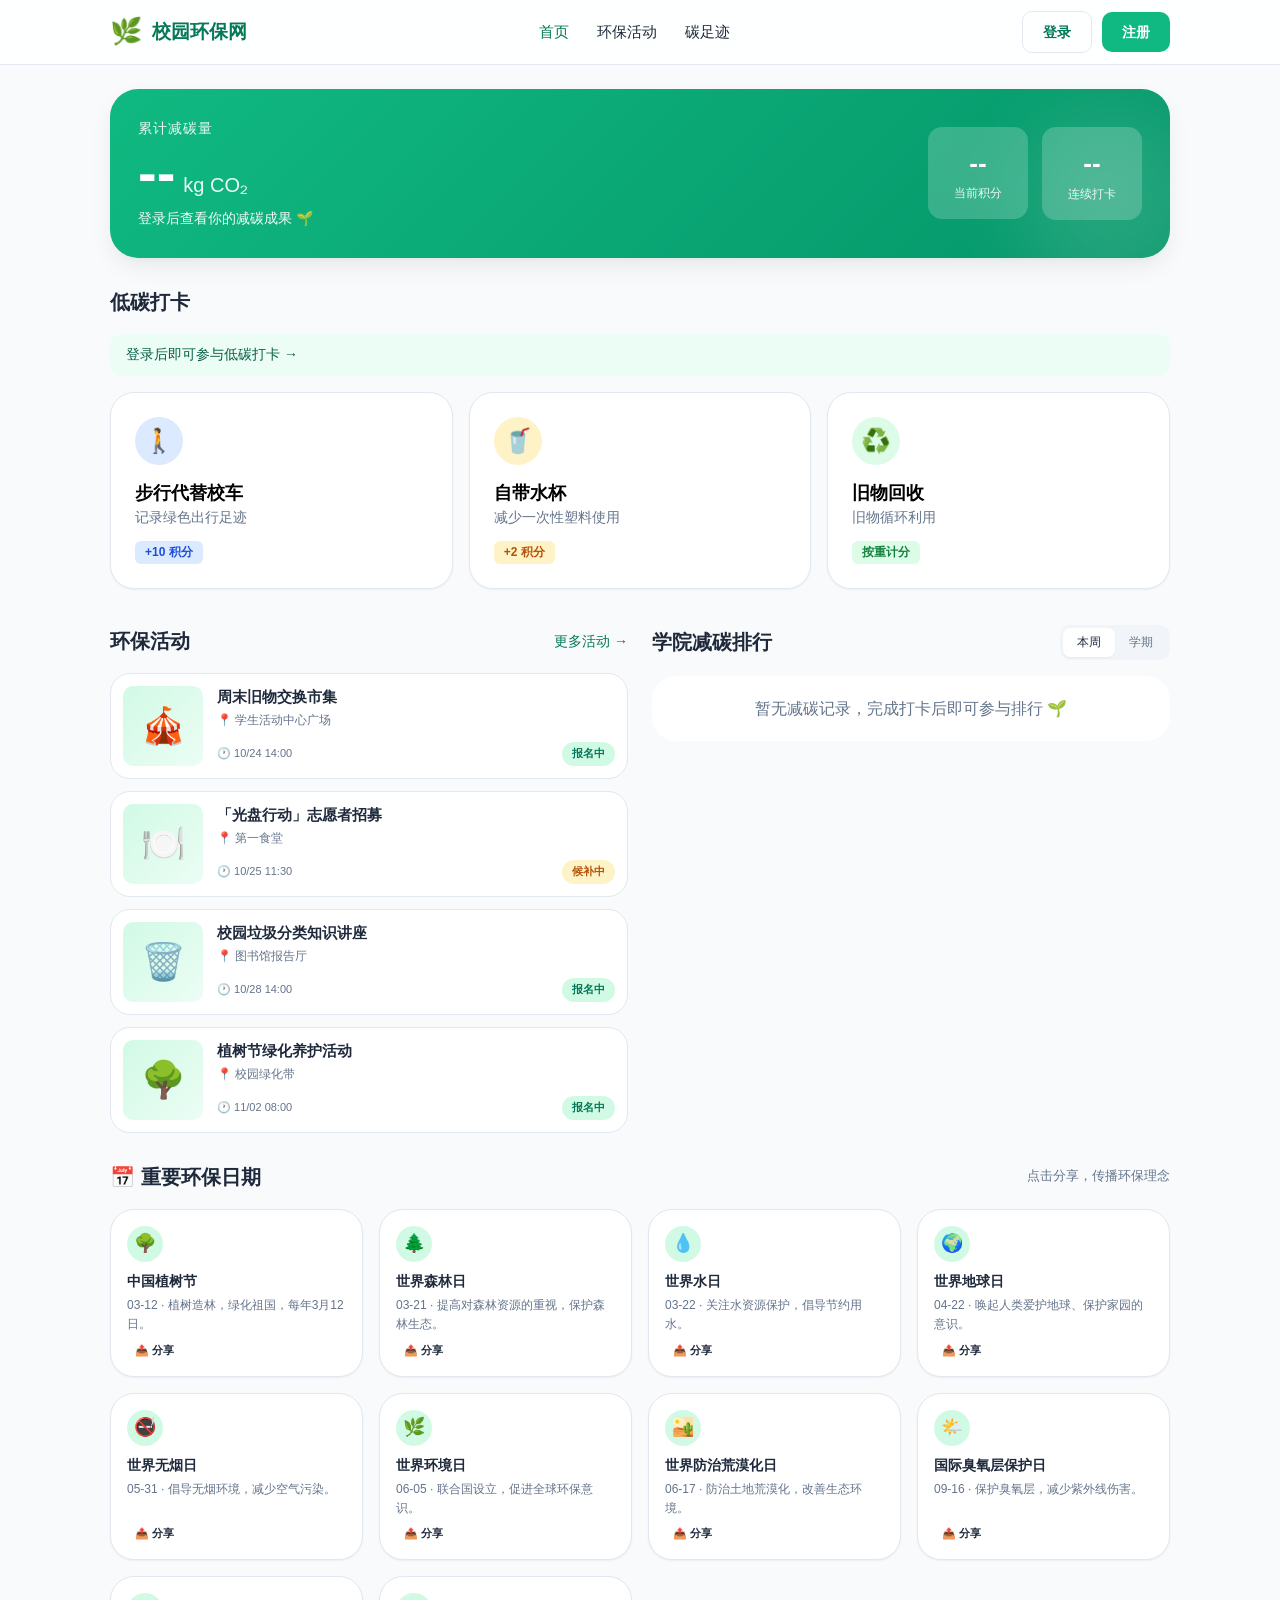
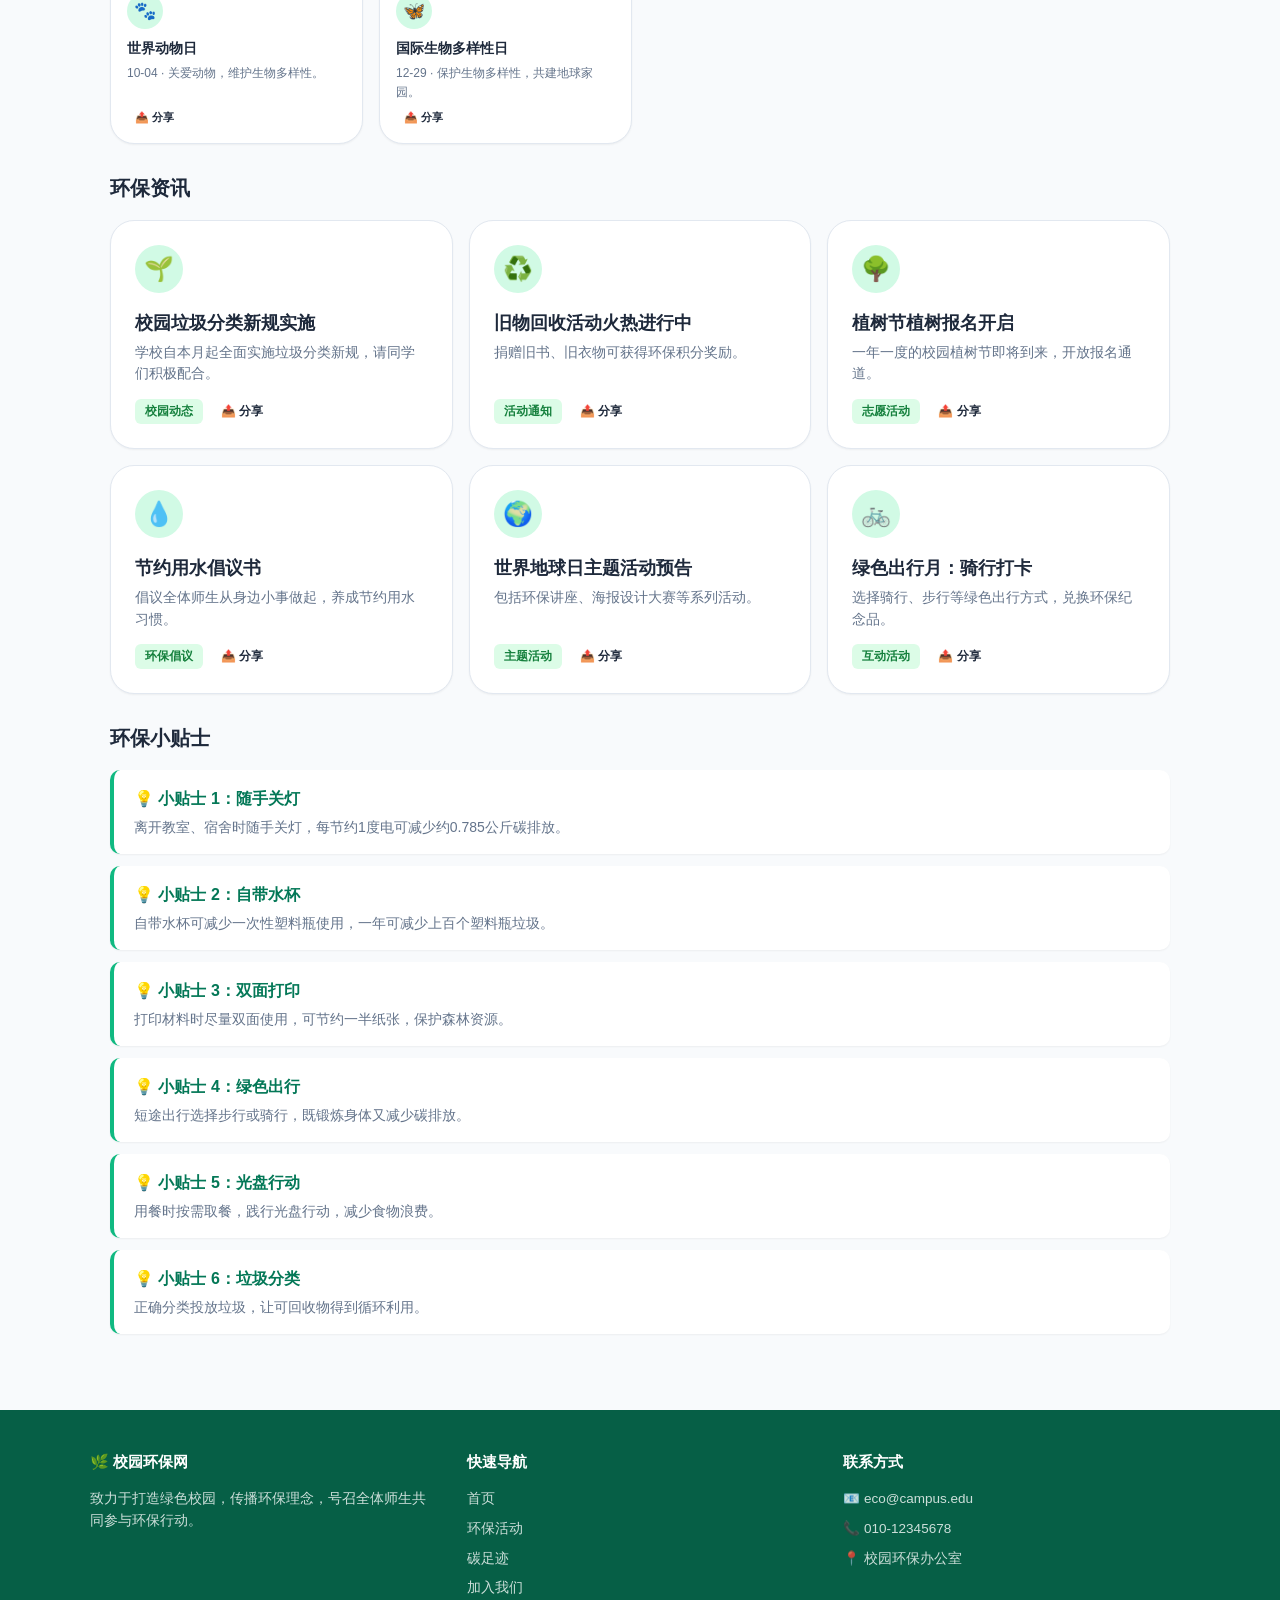
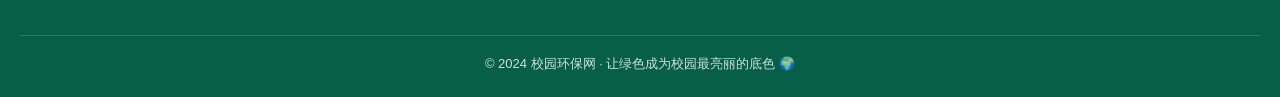
==== index.html @ 64ed61c4 "feat: 注册增加身份信息/管理员发布活动/真实学院排名/分享功能/环保日期/移除商城" ====
<!DOCTYPE html>
<html lang="zh-CN">
<head>
    <meta charset="UTF-8">
    <meta name="viewport" content="width=device-width, initial-scale=1.0">
    <title>校园环保网 - 共建绿色校园</title>
    <link rel="stylesheet" href="css/style.css">
</head>
<body>
    <!-- 导航栏 -->
    <nav class="navbar">
        <div class="nav-container">
            <a href="index.html" class="logo">
                <span class="logo-icon">🌿</span>
                <span>校园环保网</span>
            </a>
            <ul class="nav-links">
                <li><a href="index.html" class="active">首页</a></li>
                <li><a href="activities.html">环保活动</a></li>
                <li><a href="carbon.html">碳足迹</a></li>
            </ul>
            <div class="nav-user" id="navUser"></div>
        </div>
    </nav>

    <div class="container">
        <!-- 减碳统计 -->
        <section class="hero-stats" id="heroStats"></section>

        <!-- 低碳打卡 -->
        <div id="checkinCards"></div>

        <!-- 双栏：环保活动 + 学院排行 -->
        <div class="two-col">
            <section>
                <div class="section-head">
                    <h2>环保活动</h2>
                    <a href="activities.html" class="more">更多活动 →</a>
                </div>
                <div class="event-list" id="eventsPreview"></div>
            </section>
            <section>
                <div class="section-head">
                    <h2>学院减碳排行</h2>
                    <div class="range-tabs">
                        <button class="range-tab active" onclick="switchRange('week')">本周</button>
                        <button class="range-tab" onclick="switchRange('term')">学期</button>
                    </div>
                </div>
                <div class="ranking-panel" style="padding:0;box-shadow:none;border:none;">
                    <ol class="ranking-list" id="rankingList"></ol>
                </div>
            </section>
        </div>

        <!-- 重要环保日期 -->
        <div class="section-head">
            <h2>📅 重要环保日期</h2>
            <span style="font-size:13px;color:var(--text-muted);">点击分享，传播环保理念</span>
        </div>
        <div class="checkin-grid" id="ecoDatesGrid" style="grid-template-columns:repeat(auto-fit,minmax(200px,1fr));"></div>

        <!-- 环保资讯 -->
        <div class="section-head">
            <h2>环保资讯</h2>
        </div>
        <div class="checkin-grid" id="newsGrid"></div>

        <!-- 环保贴士 -->
        <div class="section-head">
            <h2>环保小贴士</h2>
        </div>
        <div id="tipsList"></div>
    </div>

    <!-- 打卡弹窗 -->
    <div class="modal-overlay" id="checkinModal">
        <div class="modal">
            <h3 id="checkinTitle">低碳打卡</h3>
            <div id="checkinModalBody"></div>
            <div class="modal-actions">
                <button class="btn btn-outline" onclick="closeCheckin()">取消</button>
                <button class="btn btn-primary" onclick="confirmCheckin()">确认打卡</button>
            </div>
        </div>
    </div>

    <!-- 底部 -->
    <footer class="footer">
        <div class="footer-inner">
            <div class="footer-col">
                <h4>🌿 校园环保网</h4>
                <p>致力于打造绿色校园，传播环保理念，号召全体师生共同参与环保行动。</p>
            </div>
            <div class="footer-col">
                <h4>快速导航</h4>
                <a href="index.html">首页</a>
                <a href="activities.html">环保活动</a>
                <a href="carbon.html">碳足迹</a>
                <a href="register.html">加入我们</a>
            </div>
            <div class="footer-col">
                <h4>联系方式</h4>
                <p>📧 eco@campus.edu</p>
                <p>📞 010-12345678</p>
                <p>📍 校园环保办公室</p>
            </div>
        </div>
        <div class="footer-bottom">
            © 2024 校园环保网 · 让绿色成为校园最亮丽的底色 🌍
        </div>
    </footer>

    <script src="js/eco.js"></script>
    <script src="js/auth.js"></script>
    <script src="js/main.js"></script>
</body>
</html>
---- css/style.css ----
/* ===== 校园环保网 - 全局样式（翡翠绿主题） ===== */
:root {
    --primary: #10b981;
    --primary-dark: #059669;
    --primary-darker: #047857;
    --primary-light: #34d399;
    --emerald-50: #ecfdf5;
    --emerald-100: #d1fae5;
    --emerald-500: #10b981;
    --emerald-600: #059669;
    --emerald-700: #047857;
    --emerald-800: #065f46;

    --bg: #f8fafc;
    --card: #ffffff;
    --border: #e2e8f0;
    --text: #1e293b;
    --text-muted: #64748b;
    --muted: #f1f5f9;
    --accent: #ecfdf5;
    --destructive: #ef4444;

    --radius: 1rem;
    --radius-xl: calc(var(--radius) + 4px);
    --radius-2xl: calc(var(--radius) + 8px);
    --radius-3xl: calc(var(--radius) + 12px);

    --shadow-sm: 0 1px 2px 0 rgba(0, 0, 0, 0.05);
    --shadow: 0 4px 6px -1px rgba(0, 0, 0, 0.07), 0 2px 4px -2px rgba(0, 0, 0, 0.05);
    --shadow-lg: 0 10px 25px -3px rgba(0, 0, 0, 0.08), 0 4px 6px -4px rgba(0, 0, 0, 0.04);
    --transition: all 0.25s cubic-bezier(0.4, 0, 0.2, 1);
}

* {
    margin: 0;
    padding: 0;
    box-sizing: border-box;
}

html {
    scroll-behavior: smooth;
}

body {
    font-family: "PingFang SC", "Microsoft YaHei", "Segoe UI", -apple-system, sans-serif;
    color: var(--text);
    background: var(--bg);
    line-height: 1.6;
    min-height: 100vh;
    -webkit-font-smoothing: antialiased;
}

a {
    text-decoration: none;
    color: inherit;
}

img {
    max-width: 100%;
}

button {
    font-family: inherit;
}

/* ===== 顶部导航 ===== */
.navbar {
    background: rgba(255, 255, 255, 0.85);
    backdrop-filter: blur(12px);
    -webkit-backdrop-filter: blur(12px);
    border-bottom: 1px solid var(--border);
    position: sticky;
    top: 0;
    z-index: 100;
}

.nav-container {
    max-width: 1100px;
    margin: 0 auto;
    display: flex;
    align-items: center;
    justify-content: space-between;
    padding: 0 20px;
    height: 64px;
}

.logo {
    display: flex;
    align-items: center;
    gap: 10px;
    font-size: 19px;
    font-weight: 700;
    color: var(--emerald-700);
}

.logo-icon {
    font-size: 26px;
}

.nav-links {
    display: flex;
    gap: 28px;
    list-style: none;
}

.nav-links a {
    font-size: 14.5px;
    color: var(--text);
    font-weight: 500;
    transition: var(--transition);
    position: relative;
    padding: 4px 0;
}

.nav-links a:hover,
.nav-links a.active {
    color: var(--emerald-700);
}

.nav-user {
    display: flex;
    align-items: center;
    gap: 10px;
}

.btn {
    display: inline-flex;
    align-items: center;
    justify-content: center;
    gap: 6px;
    padding: 9px 20px;
    border: none;
    border-radius: 10px;
    font-size: 14px;
    font-weight: 600;
    cursor: pointer;
    transition: var(--transition);
    text-decoration: none;
    white-space: nowrap;
}

.btn-primary {
    background: var(--primary);
    color: #fff;
}

.btn-primary:hover {
    background: var(--primary-dark);
    transform: translateY(-1px);
    box-shadow: 0 4px 12px rgba(16, 185, 129, 0.35);
}

.btn-outline {
    background: transparent;
    color: var(--emerald-700);
    border: 1.5px solid var(--border);
}

.btn-outline:hover {
    border-color: var(--primary);
    background: var(--emerald-50);
}

.btn-ghost {
    background: transparent;
    color: var(--text);
}

.btn-ghost:hover {
    background: var(--muted);
}

.user-info {
    display: flex;
    align-items: center;
    gap: 10px;
    cursor: pointer;
    padding: 4px 10px;
    border-radius: 8px;
    transition: var(--transition);
}

.user-info:hover {
    background: var(--muted);
}

.avatar {
    width: 34px;
    height: 34px;
    border-radius: 50%;
    background: linear-gradient(135deg, var(--primary-light), var(--primary));
    color: #fff;
    display: flex;
    align-items: center;
    justify-content: center;
    font-weight: 700;
    font-size: 14px;
}

/* ===== 主容器 ===== */
.container {
    max-width: 1100px;
    margin: 0 auto;
    padding: 24px 20px;
}

/* ===== 减碳统计 Hero ===== */
.hero-stats {
    position: relative;
    overflow: hidden;
    border-radius: var(--radius-3xl);
    background: linear-gradient(135deg, var(--primary) 0%, var(--emerald-600) 100%);
    padding: 28px;
    color: #fff;
    box-shadow: var(--shadow-lg);
}

.hero-stats .blob {
    position: absolute;
    bottom: -40px;
    right: -40px;
    width: 190px;
    height: 190px;
    border-radius: 50%;
    background: rgba(255, 255, 255, 0.12);
    filter: blur(40px);
}

.hero-inner {
    position: relative;
    z-index: 1;
    display: flex;
    flex-direction: column;
    justify-content: space-between;
    gap: 24px;
}

@media (min-width: 768px) {
    .hero-inner {
        flex-direction: row;
        align-items: center;
    }
}

.hero-left p.label {
    font-size: 14px;
    font-weight: 500;
    text-transform: uppercase;
    letter-spacing: 1px;
    opacity: 0.9;
}

.hero-value {
    display: flex;
    align-items: baseline;
    gap: 8px;
    margin: 6px 0;
}

.hero-value h1 {
    font-size: 56px;
    font-weight: 800;
    line-height: 1;
}

.hero-value span {
    font-size: 20px;
    opacity: 0.9;
}

.hero-trees {
    font-size: 14px;
    opacity: 0.95;
}

.hero-trees strong {
    text-decoration: underline;
    text-underline-offset: 4px;
}

.hero-right {
    display: flex;
    gap: 14px;
}

.hero-stat-box {
    flex: 1;
    min-width: 100px;
    display: flex;
    flex-direction: column;
    align-items: center;
    padding: 16px;
    border-radius: 14px;
    background: rgba(255, 255, 255, 0.2);
    backdrop-filter: blur(12px);
}

.hero-stat-box .num {
    font-size: 26px;
    font-weight: 700;
}

.hero-stat-box .lbl {
    font-size: 12px;
    opacity: 0.9;
}

/* ===== 区块标题 ===== */
.section-head {
    display: flex;
    align-items: center;
    justify-content: space-between;
    margin: 28px 0 16px;
}

.section-head h2 {
    font-size: 20px;
    font-weight: 700;
}

.section-head a.more {
    font-size: 14px;
    color: var(--emerald-700);
    font-weight: 500;
}

.section-head a.more:hover {
    text-decoration: underline;
}

/* ===== 低碳打卡卡片 ===== */
.checkin-hint {
    width: 100%;
    border: none;
    border-radius: 12px;
    background: var(--emerald-50);
    color: var(--emerald-800);
    padding: 12px 16px;
    text-align: left;
    font-size: 14px;
    cursor: pointer;
    margin-bottom: 16px;
    transition: var(--transition);
}

.checkin-hint:hover {
    background: var(--emerald-100);
}

.checkin-grid {
    display: grid;
    grid-template-columns: 1fr;
    gap: 16px;
}

@media (min-width: 768px) {
    .checkin-grid {
        grid-template-columns: repeat(3, 1fr);
    }
}

.checkin-card {
    display: flex;
    flex-direction: column;
    align-items: flex-start;
    min-height: 180px;
    padding: 24px;
    border: 1px solid var(--border);
    border-radius: var(--radius-2xl);
    background: var(--card);
    box-shadow: var(--shadow-sm);
    cursor: pointer;
    transition: var(--transition);
    text-align: left;
    font-family: inherit;
}

.checkin-card:hover {
    box-shadow: var(--shadow-lg);
    transform: translateY(-2px);
    border-color: var(--primary);
}

.checkin-icon {
    width: 48px;
    height: 48px;
    border-radius: 50%;
    display: flex;
    align-items: center;
    justify-content: center;
    font-size: 24px;
    margin-bottom: 16px;
    transition: transform 0.3s;
}

.checkin-card:hover .checkin-icon {
    transform: scale(1.1);
}

.checkin-card h3 {
    font-size: 18px;
    font-weight: 700;
    margin-bottom: 4px;
}

.checkin-card p.desc {
    font-size: 13.5px;
    color: var(--text-muted);
    margin-bottom: auto;
}

.checkin-card .badges {
    display: flex;
    align-items: center;
    gap: 8px;
    margin-top: 14px;
    flex-wrap: wrap;
}

.badge-points {
    padding: 3px 10px;
    border-radius: 6px;
    font-size: 12px;
    font-weight: 700;
}

.badge-walk { background: #dbeafe; color: #1d4ed8; }
.badge-cup { background: #fef3c7; color: #b45309; }
.badge-recycle { background: #dcfce7; color: #15803d; }

.checkin-status {
    font-size: 12px;
    color: var(--text-muted);
}

.checkin-done {
    font-size: 12px;
    font-weight: 600;
    color: var(--emerald-700);
}

/* ===== 双栏布局 ===== */
.two-col {
    display: grid;
    grid-template-columns: 1fr;
    gap: 24px;
    margin-top: 8px;
}

@media (min-width: 900px) {
    .two-col {
        grid-template-columns: 1fr 1fr;
    }
}

/* ===== 通用卡片容器 ===== */
.panel {
    border: 1px solid var(--border);
    border-radius: var(--radius-2xl);
    background: var(--card);
    box-shadow: var(--shadow-sm);
    padding: 24px;
}

/* ===== 礼品卡片 ===== */
.gift-grid {
    display: grid;
    grid-template-columns: repeat(2, 1fr);
    gap: 16px;
}

@media (min-width: 640px) {
    .gift-grid { grid-template-columns: repeat(3, 1fr); }
}
@media (min-width: 1024px) {
    .gift-grid { grid-template-columns: repeat(4, 1fr); }
}

.gift-card {
    border: 1px solid var(--border);
    border-radius: var(--radius-xl);
    overflow: hidden;
    background: var(--card);
    box-shadow: var(--shadow-sm);
    transition: var(--transition);
    cursor: pointer;
}

.gift-card:hover {
    transform: translateY(-2px);
    box-shadow: var(--shadow-lg);
}

.gift-img {
    height: 110px;
    background: linear-gradient(135deg, var(--emerald-100), var(--emerald-50));
    display: flex;
    align-items: center;
    justify-content: center;
    font-size: 48px;
}

.gift-body {
    padding: 14px;
}

.gift-body h4 {
    font-size: 14px;
    font-weight: 600;
    margin-bottom: 4px;
    white-space: nowrap;
    overflow: hidden;
    text-overflow: ellipsis;
}

.gift-body .points {
    font-size: 15px;
    font-weight: 700;
    color: var(--emerald-700);
}

.gift-body .stock {
    font-size: 12px;
    color: var(--text-muted);
    margin-top: 2px;
}

/* ===== 活动列表 ===== */
.event-list {
    display: flex;
    flex-direction: column;
    gap: 12px;
}

.event-item {
    display: flex;
    gap: 14px;
    padding: 12px;
    border: 1px solid var(--border);
    border-radius: var(--radius-xl);
    background: var(--card);
    transition: var(--transition);
    cursor: pointer;
}

.event-item:hover {
    border-color: var(--primary);
}

.event-thumb {
    width: 80px;
    height: 80px;
    border-radius: 10px;
    flex-shrink: 0;
    background: linear-gradient(135deg, var(--emerald-100), var(--emerald-50));
    display: flex;
    align-items: center;
    justify-content: center;
    font-size: 36px;
}

.event-info {
    flex: 1;
    min-width: 0;
    display: flex;
    flex-direction: column;
    justify-content: space-between;
}

.event-info h4 {
    font-size: 14.5px;
    font-weight: 700;
}

.event-info .place {
    font-size: 12px;
    color: var(--text-muted);
    margin-top: 2px;
}

.event-info .meta {
    display: flex;
    align-items: center;
    justify-content: space-between;
}

.event-info .time {
    font-size: 11px;
    color: var(--text-muted);
}

.event-status {
    padding: 3px 10px;
    border-radius: 20px;
    font-size: 11px;
    font-weight: 700;
}

.status-open { background: var(--emerald-100); color: var(--emerald-700); }
.status-wait { background: #fef3c7; color: #b45309; }

/* ===== 学院排行 ===== */
.ranking-panel {
    border: 1px solid var(--border);
    border-radius: var(--radius-2xl);
    background: var(--card);
    padding: 24px;
    box-shadow: var(--shadow-sm);
}

.ranking-head {
    display: flex;
    align-items: center;
    justify-content: space-between;
    margin-bottom: 20px;
}

.range-tabs {
    display: flex;
    background: var(--muted);
    border-radius: 10px;
    padding: 3px;
}

.range-tab {
    border: none;
    background: transparent;
    padding: 6px 14px;
    font-size: 12px;
    font-weight: 500;
    border-radius: 7px;
    cursor: pointer;
    color: var(--text-muted);
    transition: var(--transition);
}

.range-tab.active {
    background: #fff;
    color: var(--text);
    box-shadow: var(--shadow-sm);
}

.ranking-list {
    list-style: none;
    display: flex;
    flex-direction: column;
    gap: 16px;
}

.ranking-item {
    display: flex;
    align-items: center;
    gap: 14px;
}

.rank-num {
    width: 24px;
    text-align: center;
    font-size: 18px;
    font-weight: 700;
}

.rank-num.gold { color: #f59e0b; }
.rank-num.silver { color: #94a3b8; }
.rank-num.bronze { color: #94a3b8; }

.rank-body {
    flex: 1;
    min-width: 0;
}

.rank-row {
    display: flex;
    justify-content: space-between;
    gap: 8px;
    margin-bottom: 5px;
}

.rank-name {
    font-size: 14px;
    font-weight: 500;
    white-space: nowrap;
    overflow: hidden;
    text-overflow: ellipsis;
}

.rank-kg {
    font-size: 14px;
    font-weight: 700;
    flex-shrink: 0;
}

.rank-bar {
    height: 8px;
    background: var(--muted);
    border-radius: 10px;
    overflow: hidden;
}

.rank-bar-fill {
    height: 100%;
    background: var(--primary);
    border-radius: 10px;
    transition: width 0.6s ease;
}

/* ===== 登录/注册 ===== */
.auth-wrap {
    min-height: calc(100vh - 64px - 120px);
    display: flex;
    align-items: center;
    justify-content: center;
    padding: 40px 20px;
    background: linear-gradient(135deg, var(--emerald-50), #f0fdf4);
}

.auth-card {
    background: var(--card);
    border-radius: var(--radius-2xl);
    box-shadow: var(--shadow-lg);
    padding: 36px;
    width: 100%;
    max-width: 420px;
}

.auth-card h2 {
    text-align: center;
    color: var(--emerald-700);
    font-size: 24px;
    margin-bottom: 6px;
}

.auth-sub {
    text-align: center;
    color: var(--text-muted);
    margin-bottom: 26px;
    font-size: 14px;
}

.form-group {
    margin-bottom: 16px;
}

.form-group label {
    display: block;
    font-size: 13.5px;
    font-weight: 600;
    margin-bottom: 6px;
    color: var(--text);
}

.form-group input {
    width: 100%;
    padding: 11px 14px;
    border: 1.5px solid var(--border);
    border-radius: 10px;
    font-size: 14px;
    font-family: inherit;
    transition: var(--transition);
    background: #fff;
}

.form-group input:focus,
.form-group select:focus {
    outline: none;
    border-color: var(--primary);
    box-shadow: 0 0 0 3px rgba(16, 185, 129, 0.15);
}

.form-group select {
    width: 100%;
    padding: 11px 14px;
    border: 1.5px solid var(--border);
    border-radius: 10px;
    font-size: 14px;
    font-family: inherit;
    background: #fff;
    cursor: pointer;
    transition: var(--transition);
}

.auth-card .btn {
    width: 100%;
    padding: 12px;
    font-size: 15px;
    margin-top: 6px;
}

.auth-switch {
    text-align: center;
    margin-top: 20px;
    font-size: 14px;
    color: var(--text-muted);
}

.auth-switch a {
    color: var(--emerald-700);
    font-weight: 600;
}

.auth-msg {
    padding: 10px 14px;
    border-radius: 10px;
    font-size: 13px;
    margin-bottom: 16px;
    display: none;
}

.auth-msg.error {
    background: #fef2f2;
    color: #b91c1c;
}

.auth-msg.success {
    background: var(--emerald-50);
    color: var(--emerald-700);
}

/* ===== 个人中心 ===== */
.profile-stats {
    display: grid;
    grid-template-columns: repeat(3, 1fr);
    gap: 12px;
    margin-bottom: 24px;
}

.stat-box {
    border: 1px solid var(--border);
    border-radius: var(--radius-xl);
    background: var(--card);
    padding: 18px;
    text-align: center;
    box-shadow: var(--shadow-sm);
}

.stat-box .num {
    font-size: 26px;
    font-weight: 700;
    color: var(--emerald-700);
}

.stat-box .lbl {
    font-size: 12px;
    color: var(--text-muted);
    margin-top: 2px;
}

.profile-header {
    display: flex;
    align-items: center;
    gap: 18px;
    padding: 24px;
    border: 1px solid var(--border);
    border-radius: var(--radius-2xl);
    background: var(--card);
    box-shadow: var(--shadow-sm);
    margin-bottom: 24px;
    flex-wrap: wrap;
}

.profile-avatar-lg {
    width: 72px;
    height: 72px;
    border-radius: 50%;
    background: linear-gradient(135deg, var(--primary-light), var(--primary));
    color: #fff;
    display: flex;
    align-items: center;
    justify-content: center;
    font-size: 30px;
    font-weight: 700;
}

.profile-meta h2 {
    margin-bottom: 4px;
}

.profile-meta .email {
    color: var(--text-muted);
    font-size: 14px;
}

.profile-actions {
    margin-left: auto;
    display: flex;
    gap: 10px;
}

/* 打卡日历 */
.calendar {
    display: grid;
    grid-template-columns: repeat(7, 1fr);
    gap: 8px;
}

.cal-cell {
    aspect-ratio: 1;
    display: flex;
    align-items: center;
    justify-content: center;
    border-radius: 8px;
    font-size: 13px;
}

.cal-cell.checked {
    background: var(--primary);
    color: #fff;
    font-weight: 700;
}

.cal-cell.unchecked {
    background: var(--muted);
    color: var(--text-muted);
}

/* 积分明细列表 */
.entry-list {
    list-style: none;
    border: 1px solid var(--border);
    border-radius: var(--radius-2xl);
    background: var(--card);
    overflow: hidden;
    box-shadow: var(--shadow-sm);
}

.entry-item {
    display: flex;
    align-items: center;
    justify-content: space-between;
    gap: 12px;
    padding: 14px 18px;
    border-bottom: 1px solid var(--border);
}

.entry-item:last-child {
    border-bottom: none;
}

.entry-info p {
    font-size: 14px;
    font-weight: 500;
}

.entry-info .meta {
    font-size: 12px;
    color: var(--text-muted);
}

.entry-points {
    font-size: 16px;
    font-weight: 700;
    flex-shrink: 0;
}

.entry-points.plus { color: var(--emerald-600); }
.entry-points.minus { color: var(--text-muted); }

/* ===== 碳足迹页 ===== */
.chart-wrap {
    display: flex;
    align-items: flex-end;
    gap: 2px;
    height: 160px;
    margin: 10px 0;
}

.chart-bar {
    flex: 1;
    background: var(--primary);
    border-radius: 4px 4px 0 0;
    transition: height 0.5s ease;
    min-height: 2px;
}

.chart-bar.empty {
    opacity: 0.2;
}

.chart-labels {
    display: flex;
    justify-content: space-between;
    font-size: 11px;
    color: var(--text-muted);
}

.carbon-breakdown li {
    display: flex;
    align-items: center;
    gap: 14px;
    margin-bottom: 16px;
}

.carbon-icon {
    width: 40px;
    height: 40px;
    border-radius: 50%;
    display: flex;
    align-items: center;
    justify-content: center;
    font-size: 18px;
    flex-shrink: 0;
}

.carbon-body {
    flex: 1;
    min-width: 0;
}

.carbon-row {
    display: flex;
    justify-content: space-between;
    gap: 8px;
    margin-bottom: 5px;
    font-size: 13px;
}

/* ===== 活动页 ===== */
.page-banner {
    background: linear-gradient(135deg, var(--primary-light), var(--primary));
    color: #fff;
    padding: 40px 20px;
    text-align: center;
}

.page-banner h1 {
    font-size: 28px;
    margin-bottom: 8px;
}

.page-banner p {
    opacity: 0.92;
    font-size: 15px;
}

.filter-row {
    display: flex;
    justify-content: center;
    gap: 10px;
    margin-bottom: 24px;
    flex-wrap: wrap;
}

.filter-btn {
    padding: 7px 18px;
    border: 1px solid var(--primary);
    background: transparent;
    color: var(--primary);
    border-radius: 20px;
    cursor: pointer;
    font-size: 13.5px;
    transition: var(--transition);
}

.filter-btn.active,
.filter-btn:hover {
    background: var(--primary);
    color: #fff;
}

/* ===== 模态框 ===== */
.modal-overlay {
    display: none;
    position: fixed;
    inset: 0;
    background: rgba(15, 23, 42, 0.5);
    z-index: 200;
    align-items: center;
    justify-content: center;
    padding: 20px;
}

.modal-overlay.open {
    display: flex;
}

.modal {
    background: var(--card);
    border-radius: var(--radius-2xl);
    padding: 28px;
    width: 100%;
    max-width: 420px;
    box-shadow: 0 20px 50px rgba(0, 0, 0, 0.2);
}

.modal h3 {
    color: var(--emerald-700);
    margin-bottom: 18px;
    font-size: 18px;
}

.modal-actions {
    display: flex;
    gap: 12px;
    margin-top: 18px;
}

.modal-actions .btn {
    flex: 1;
}

/* Toast */
.toast {
    position: fixed;
    top: 80px;
    left: 50%;
    transform: translateX(-50%) translateY(-20px);
    background: var(--text);
    color: #fff;
    padding: 12px 22px;
    border-radius: 10px;
    font-size: 14px;
    z-index: 300;
    opacity: 0;
    transition: var(--transition);
    pointer-events: none;
}

.toast.show {
    opacity: 1;
    transform: translateX(-50%) translateY(0);
}

.toast.success { background: var(--primary); }

/* ===== 底部 ===== */
.footer {
    background: var(--emerald-800);
    color: rgba(255, 255, 255, 0.8);
    padding: 40px 20px 22px;
    margin-top: 40px;
}

.footer-inner {
    max-width: 1100px;
    margin: 0 auto;
    display: grid;
    grid-template-columns: repeat(auto-fit, minmax(200px, 1fr));
    gap: 30px;
    margin-bottom: 28px;
}

.footer-col h4 {
    color: #fff;
    margin-bottom: 14px;
    font-size: 15px;
}

.footer-col p,
.footer-col a {
    font-size: 13.5px;
    display: block;
    margin-bottom: 8px;
    transition: var(--transition);
}

.footer-col a:hover {
    color: var(--primary-light);
}

.footer-bottom {
    border-top: 1px solid rgba(255, 255, 255, 0.15);
    padding-top: 18px;
    text-align: center;
    font-size: 13px;
}

/* ===== 响应式 ===== */
@media (max-width: 768px) {
    .nav-links { display: none; }
    .hero-value h1 { font-size: 42px; }
    .profile-actions { margin-left: 0; width: 100%; }
    .profile-header { text-align: center; justify-content: center; }
}

/* 空状态 */
.empty-state {
    text-align: center;
    padding: 30px;
    border: 1px dashed var(--border);
    border-radius: var(--radius-2xl);
}

.empty-state p {
    color: var(--text-muted);
    font-size: 14px;
    margin-bottom: 14px;
}
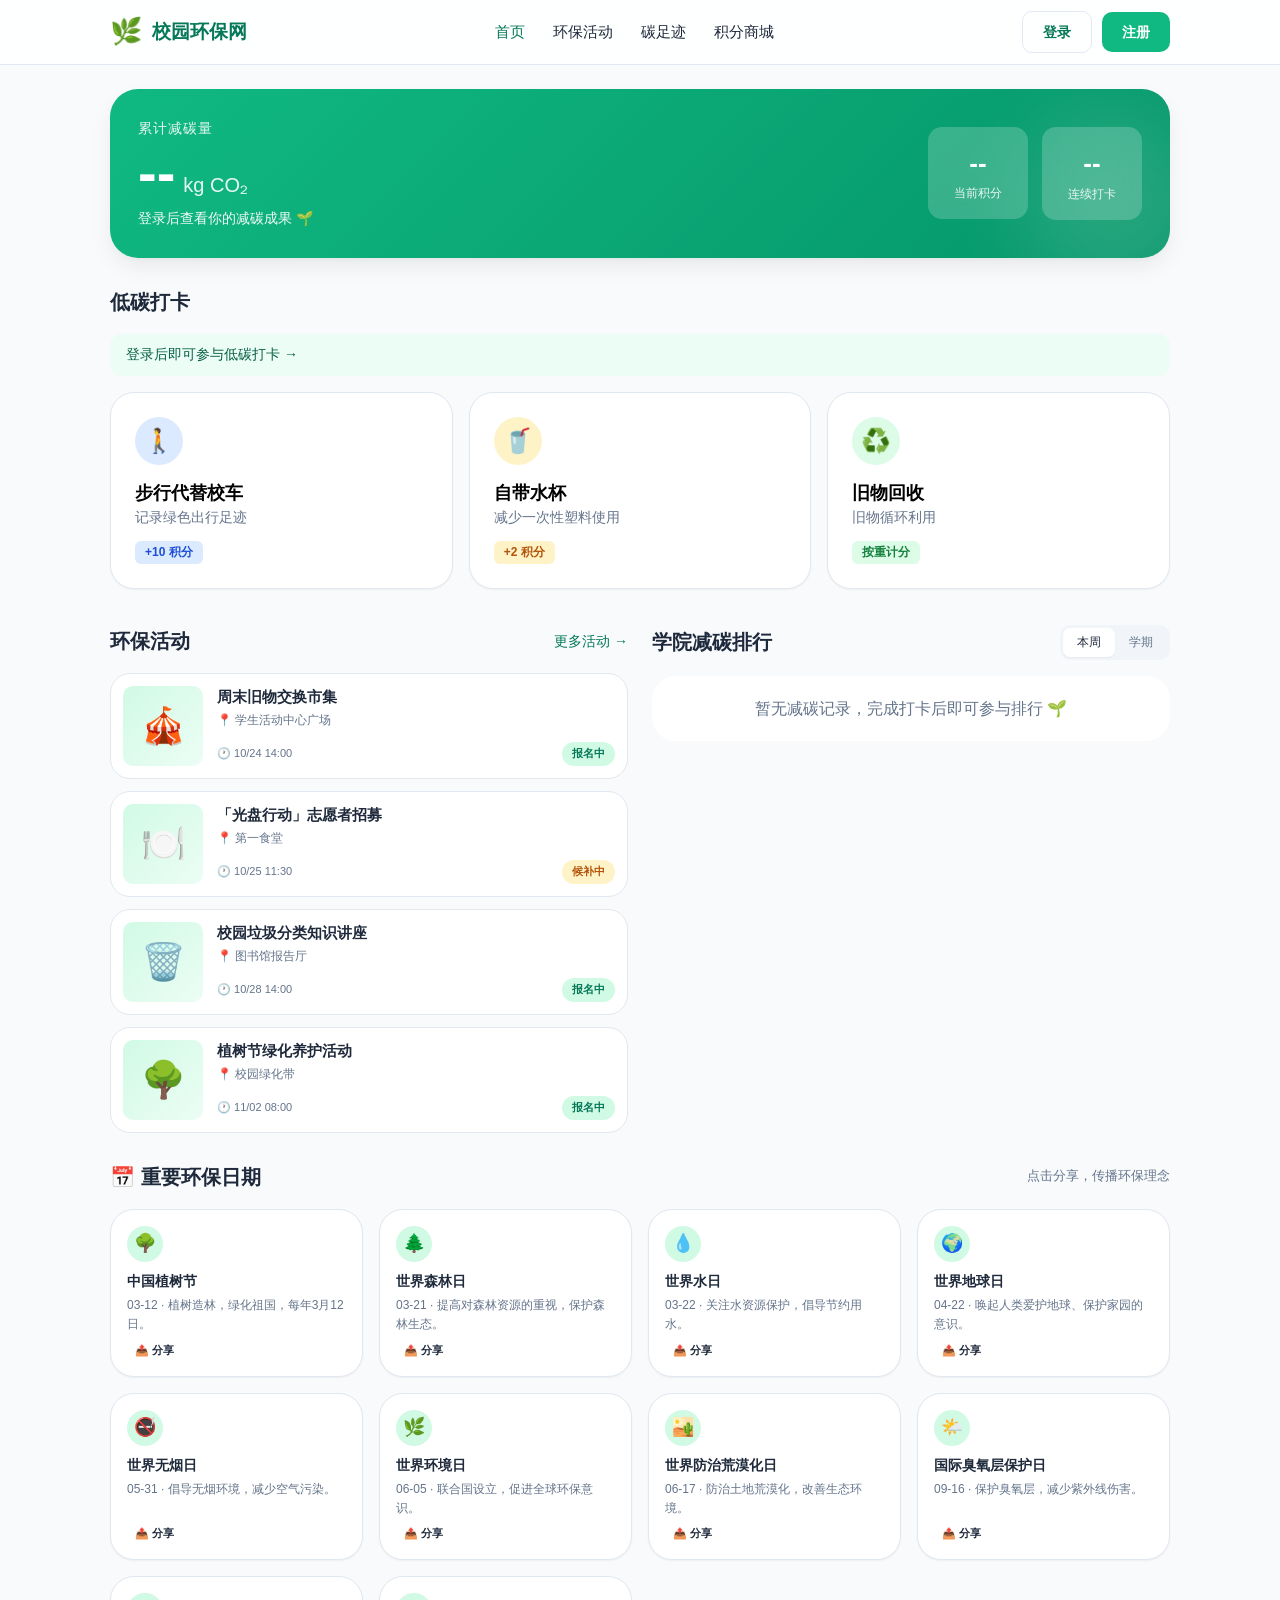
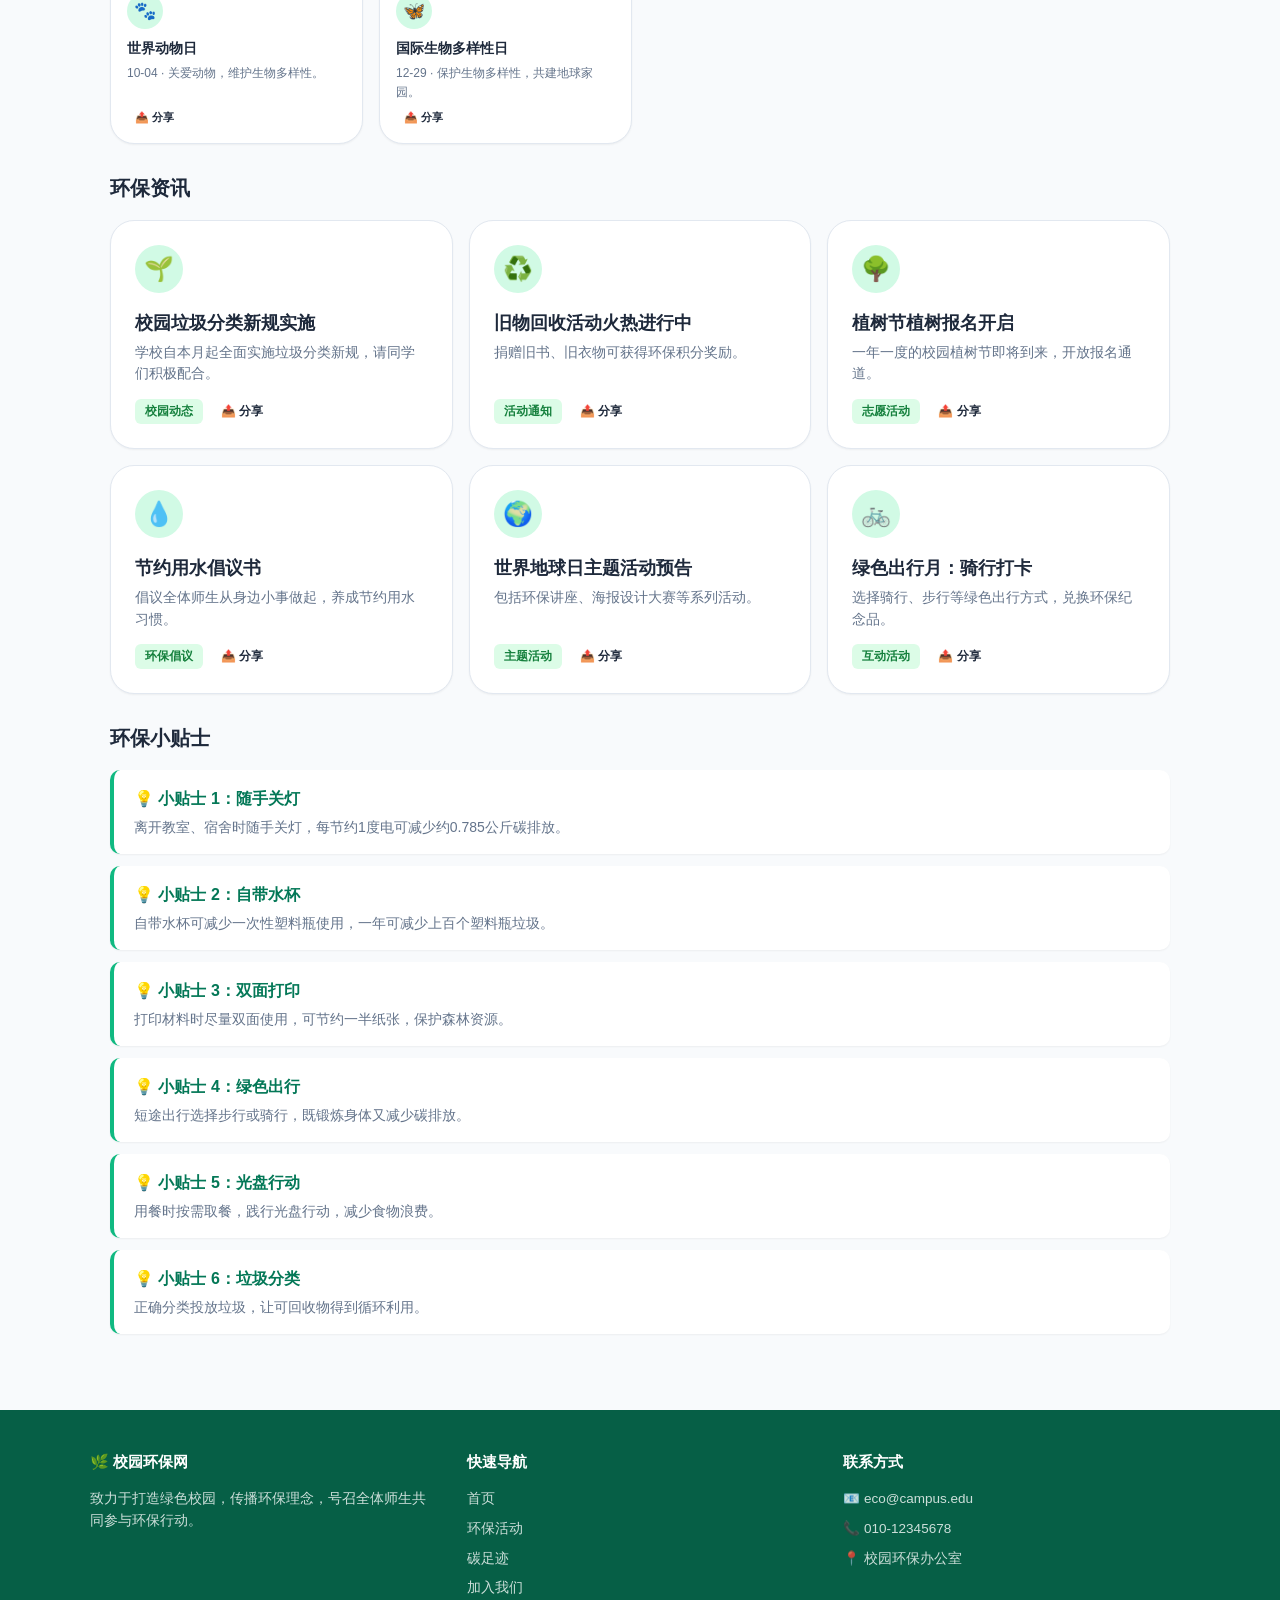
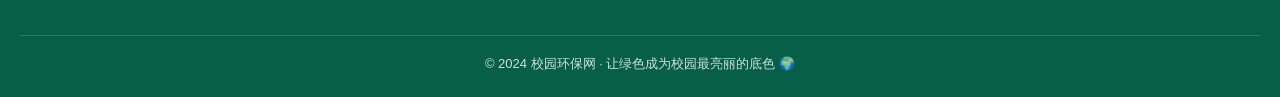
==== commit 180cb734: "feat: 活动报名审核/打卡凭证审核/学院列表更新/积分商城回归" ====
--- a/index.html
+++ b/index.html
@@ -18,6 +18,7 @@
                 <li><a href="index.html" class="active">首页</a></li>
                 <li><a href="activities.html">环保活动</a></li>
                 <li><a href="carbon.html">碳足迹</a></li>
+                <li><a href="shop.html">积分商城</a></li>
             </ul>
             <div class="nav-user" id="navUser"></div>
         </div>
--- a/css/style.css
+++ b/css/style.css
@@ -779,6 +779,21 @@
     transition: var(--transition);
 }
 
+.form-group input[type="file"] {
+    width: 100%;
+    padding: 10px;
+    border: 1.5px dashed var(--border);
+    border-radius: 10px;
+    font-size: 13px;
+    background: var(--emerald-50);
+    cursor: pointer;
+    transition: var(--transition);
+}
+.form-group input[type="file"]:hover {
+    border-color: var(--primary);
+    background: var(--emerald-100);
+}
+
 .auth-card .btn {
     width: 100%;
     padding: 12px;
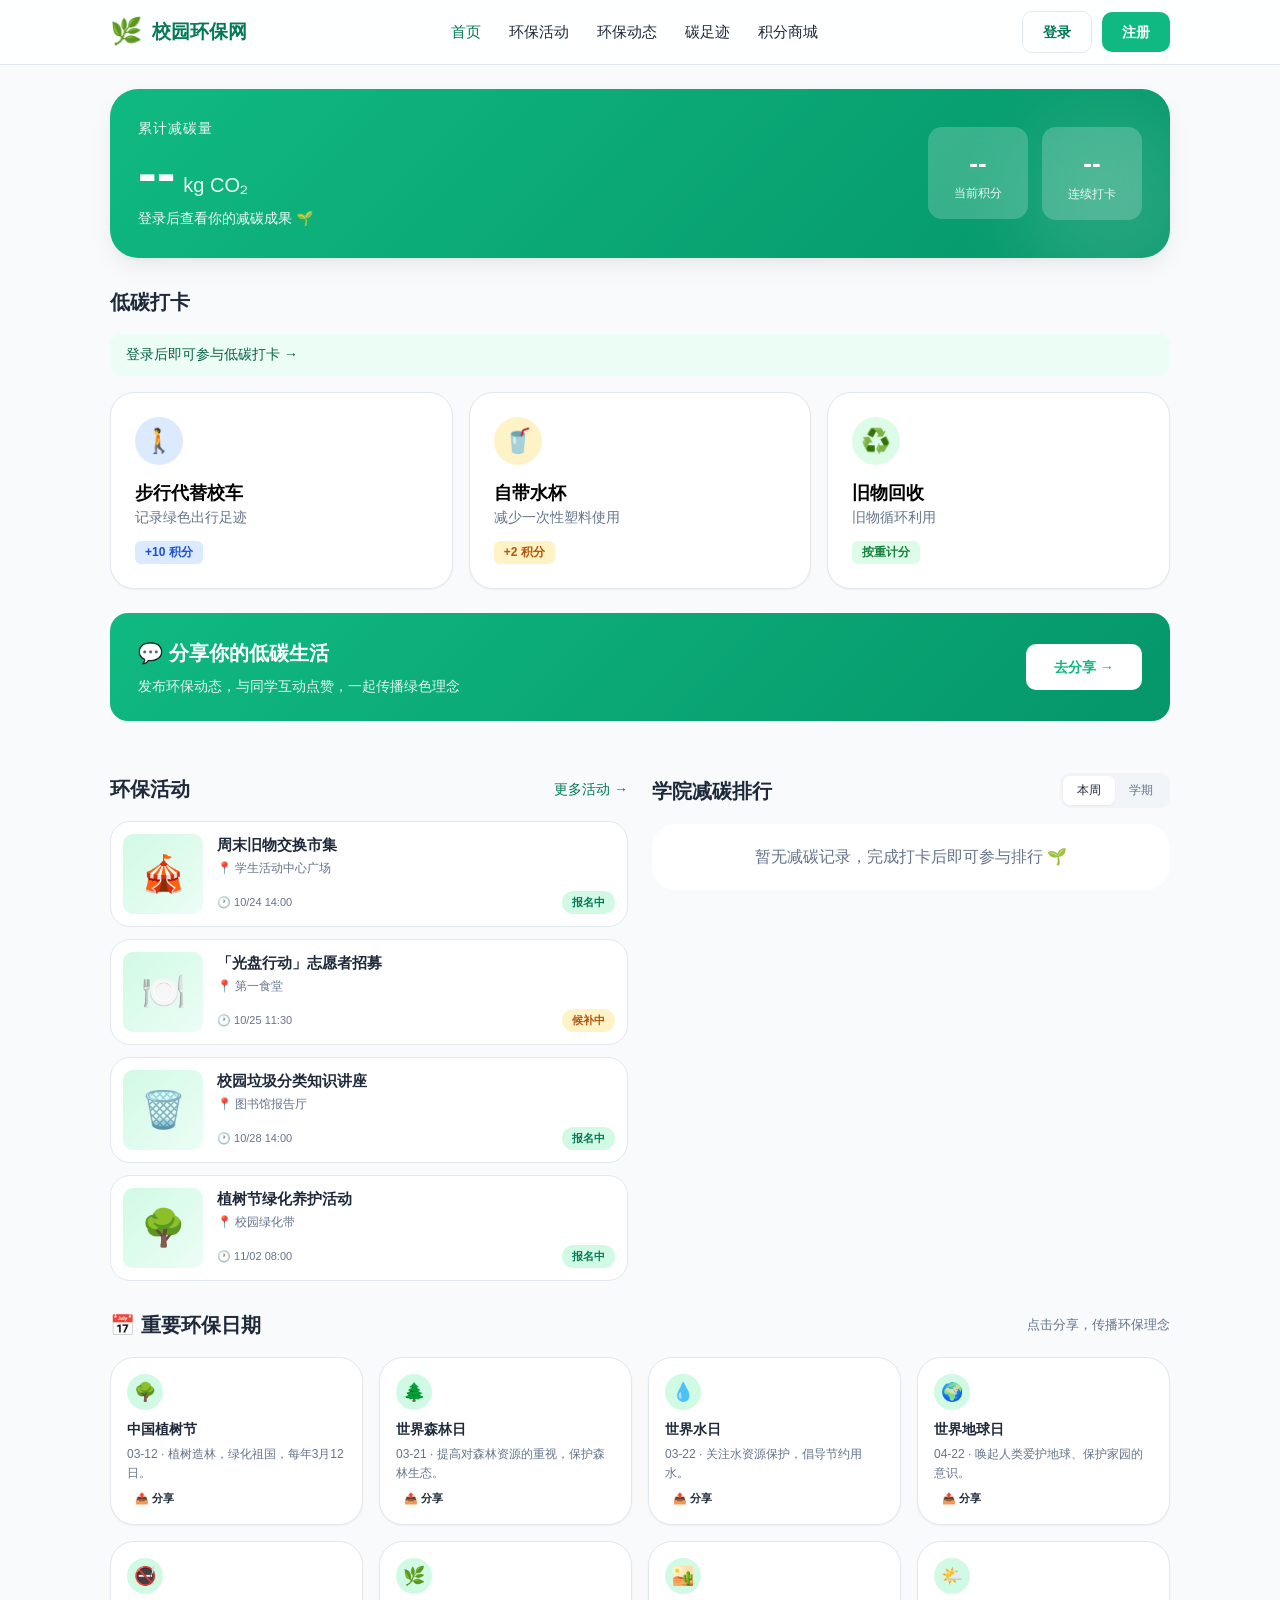
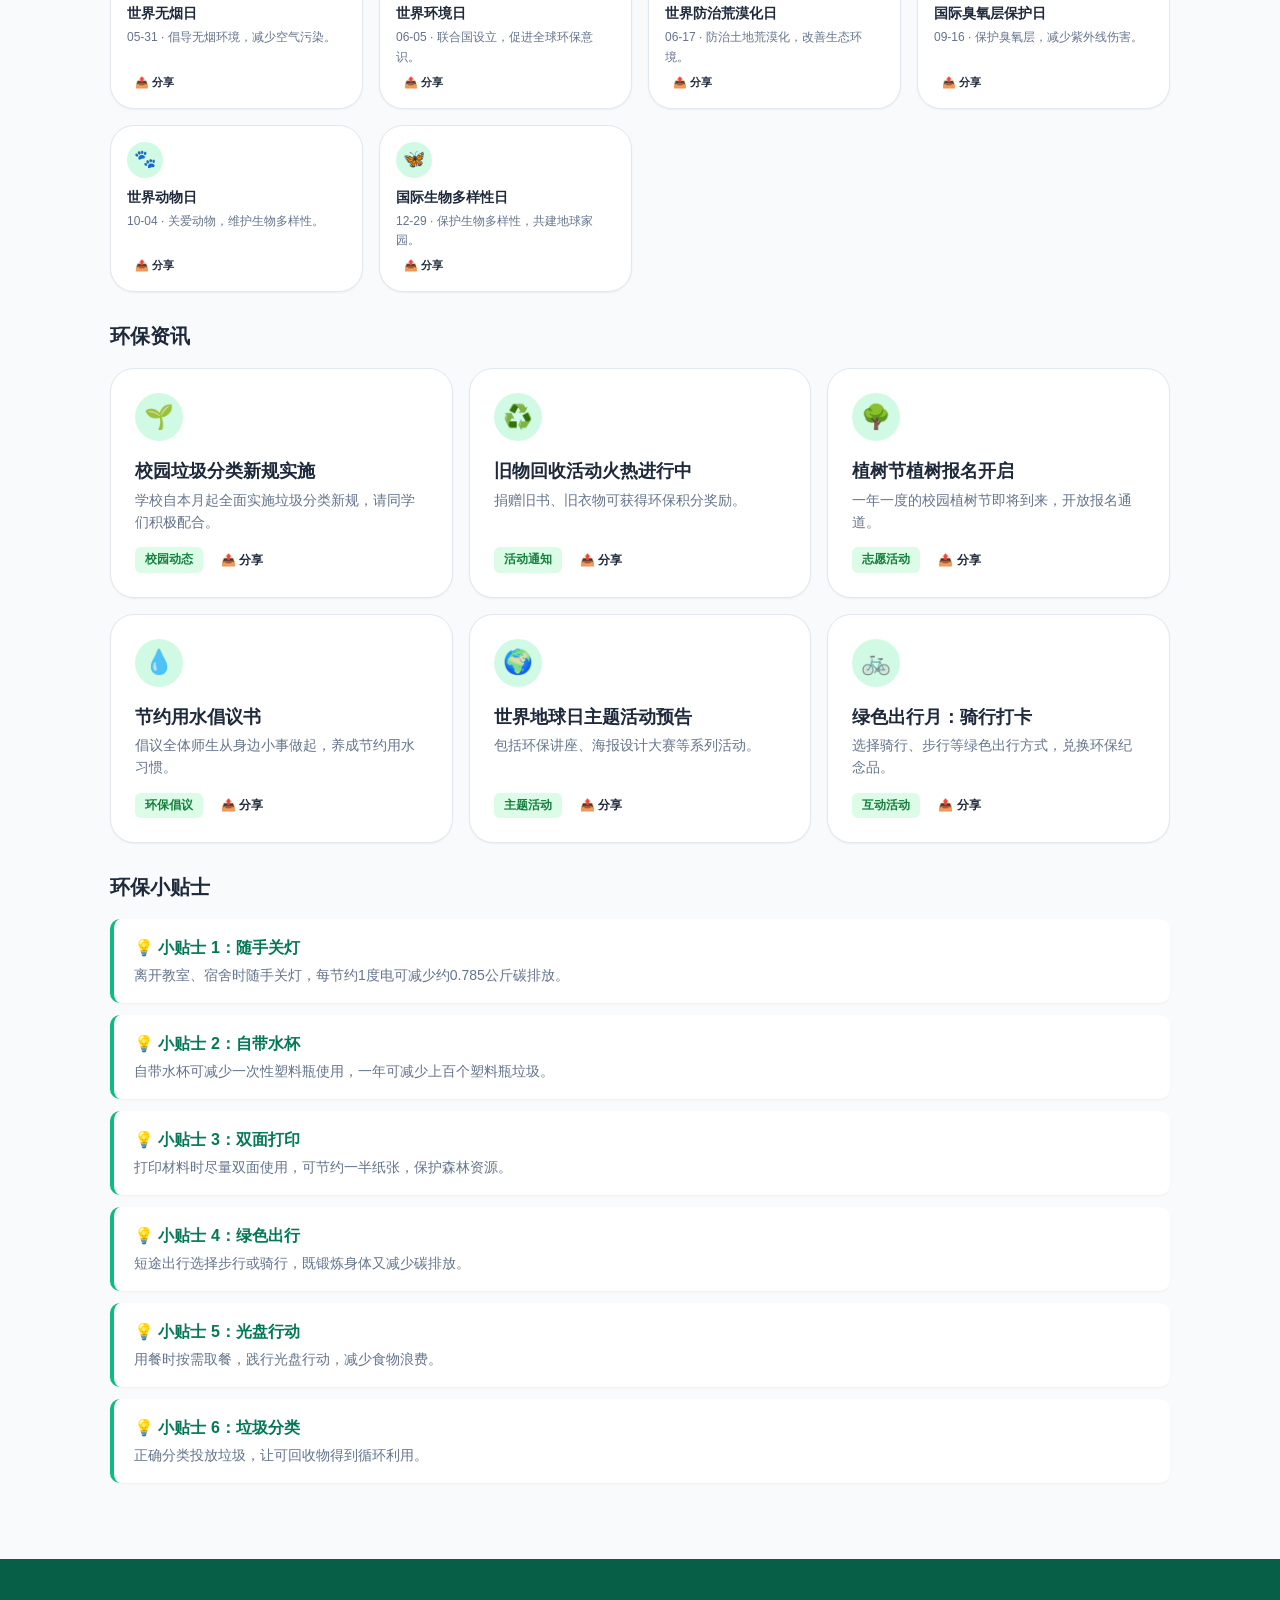
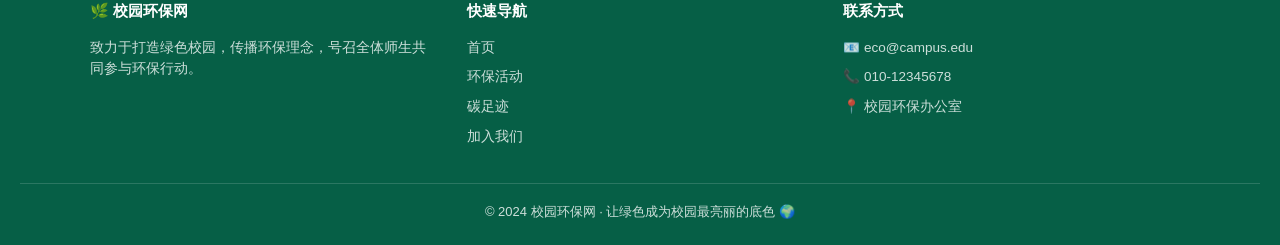
==== commit 6cb3aeb8: "fix: 修复页面崩溃/站内分享动态/报名信息/活动管理/积分门槛" ====
--- a/index.html
+++ b/index.html
@@ -17,6 +17,7 @@
             <ul class="nav-links">
                 <li><a href="index.html" class="active">首页</a></li>
                 <li><a href="activities.html">环保活动</a></li>
+                <li><a href="feed.html">环保动态</a></li>
                 <li><a href="carbon.html">碳足迹</a></li>
                 <li><a href="shop.html">积分商城</a></li>
             </ul>
@@ -30,6 +31,15 @@
 
         <!-- 低碳打卡 -->
         <div id="checkinCards"></div>
+
+        <!-- 分享入口横幅 -->
+        <div style="background:linear-gradient(135deg,#10b981,#059669);border-radius:18px;padding:24px 28px;margin:24px 0;display:flex;justify-content:space-between;align-items:center;flex-wrap:wrap;gap:16px;">
+            <div style="color:#fff;">
+                <h3 style="font-size:20px;margin-bottom:6px;">💬 分享你的低碳生活</h3>
+                <p style="opacity:0.9;font-size:14px;">发布环保动态，与同学互动点赞，一起传播绿色理念</p>
+            </div>
+            <a href="feed.html" class="btn" style="background:#fff;color:var(--primary);font-weight:600;padding:12px 28px;">去分享 →</a>
+        </div>
 
         <!-- 双栏：环保活动 + 学院排行 -->
         <div class="two-col">
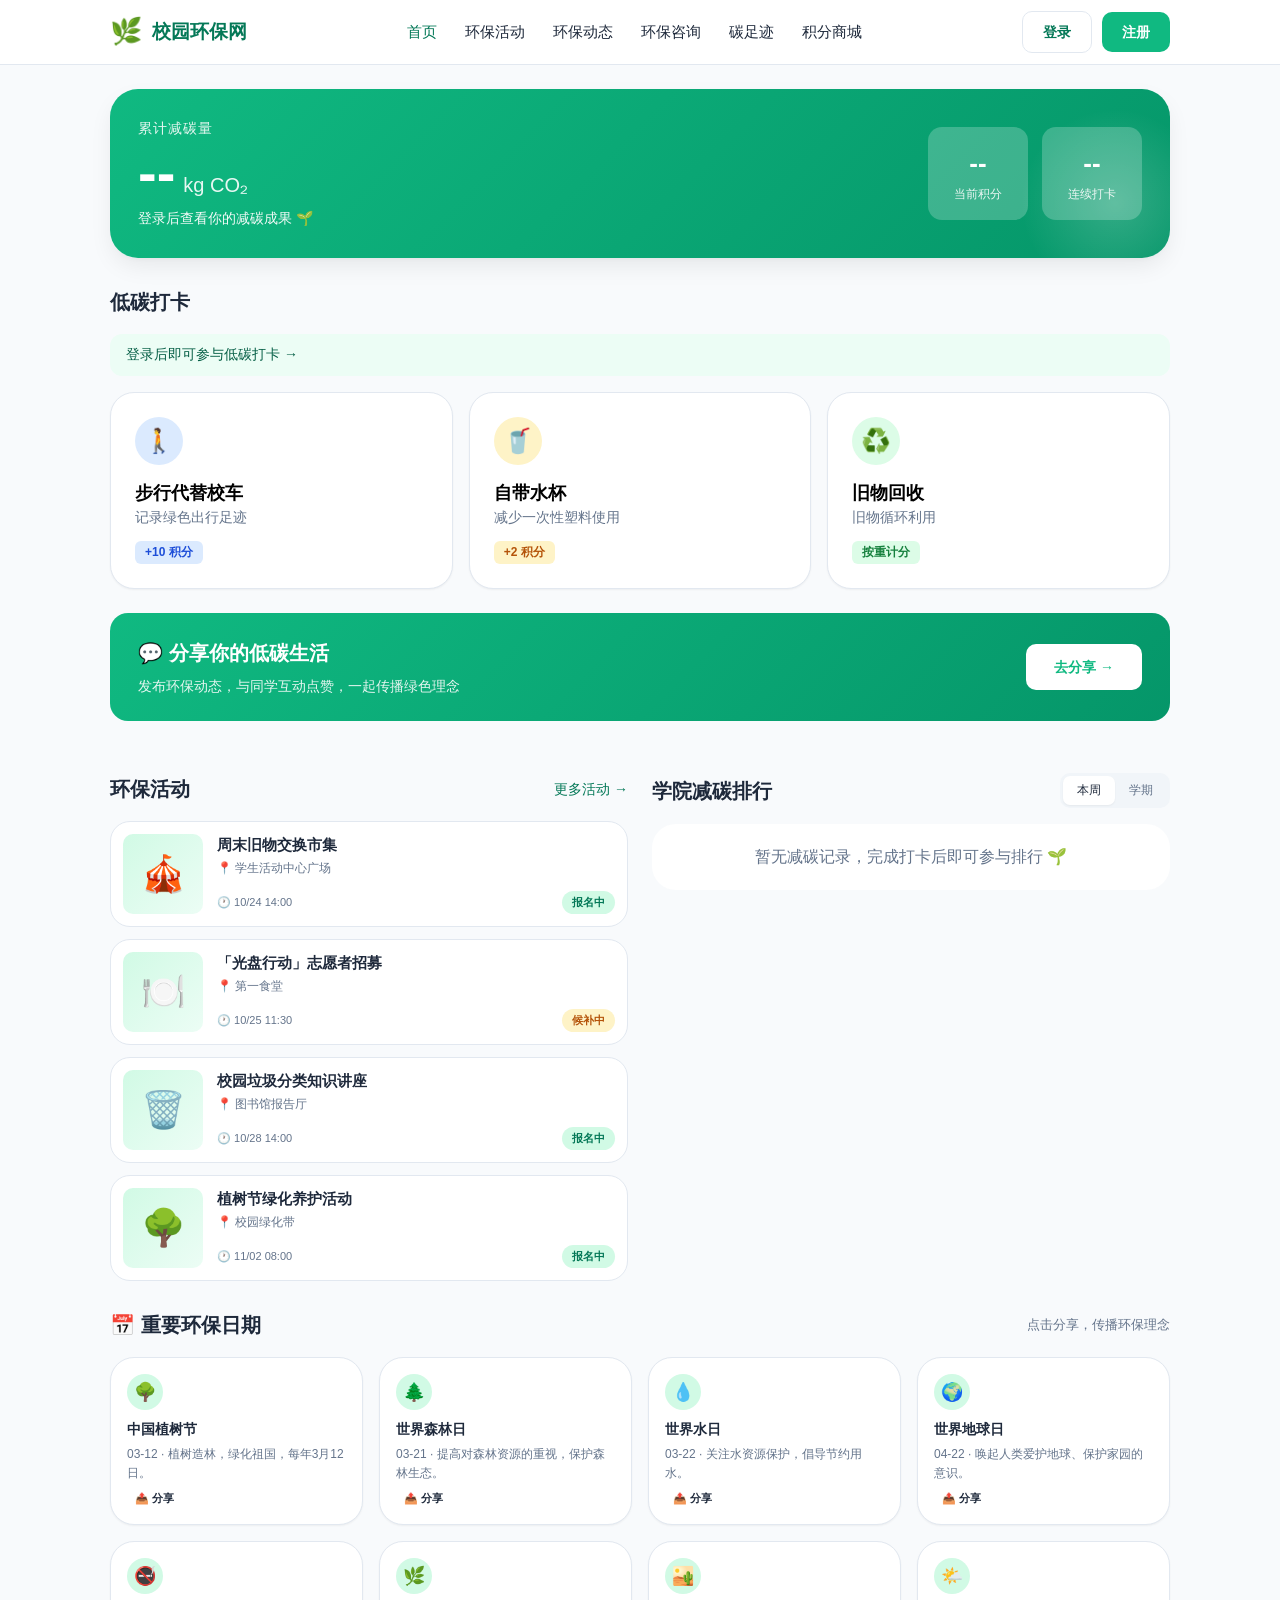
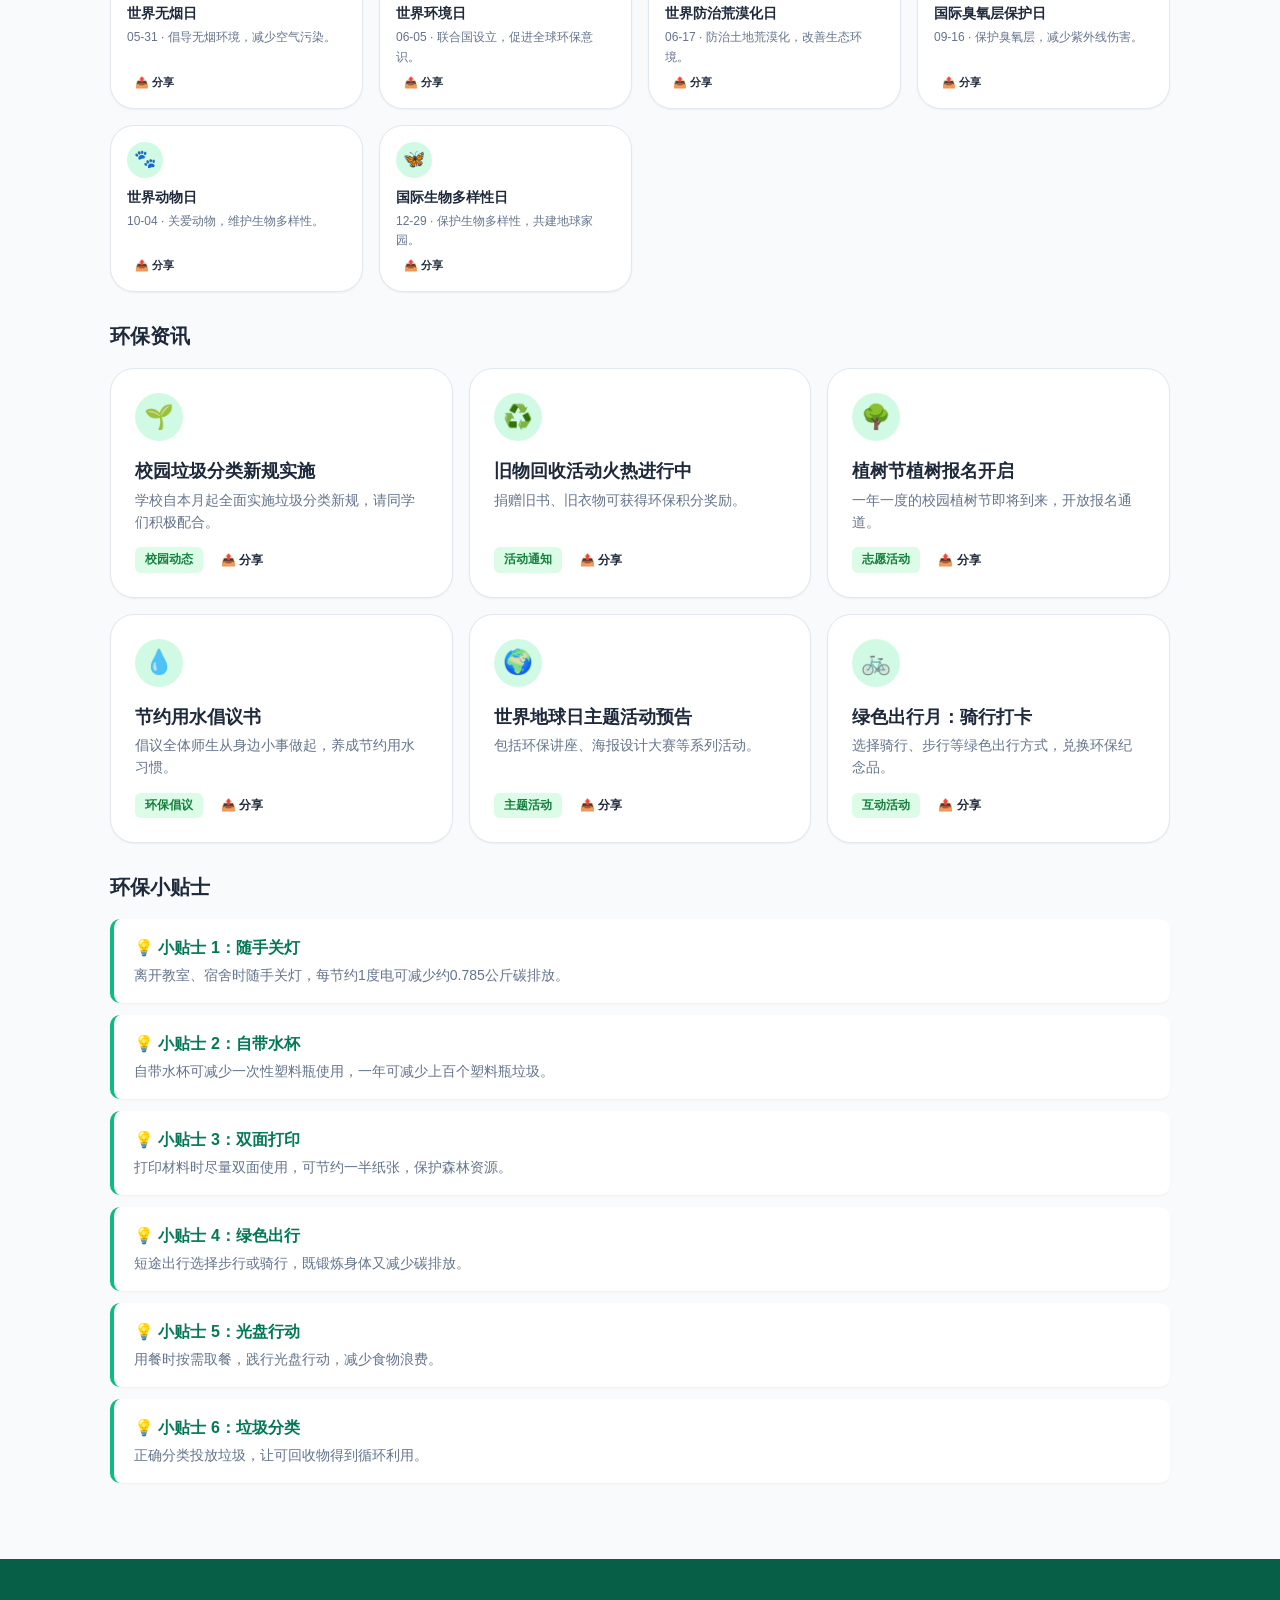
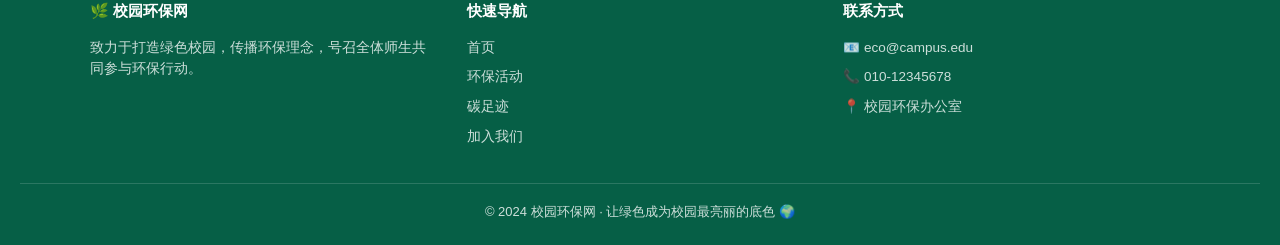
==== commit 4592f8d4: "fix: localStorage配额保护+图片压缩/学号可编辑/首页活动可跳转/新增环保咨询页" ====
--- a/index.html
+++ b/index.html
@@ -18,6 +18,7 @@
                 <li><a href="index.html" class="active">首页</a></li>
                 <li><a href="activities.html">环保活动</a></li>
                 <li><a href="feed.html">环保动态</a></li>
+                <li><a href="consult.html">环保咨询</a></li>
                 <li><a href="carbon.html">碳足迹</a></li>
                 <li><a href="shop.html">积分商城</a></li>
             </ul>
--- a/css/style.css
+++ b/css/style.css
@@ -28,7 +28,13 @@
     --shadow-sm: 0 1px 2px 0 rgba(0, 0, 0, 0.05);
     --shadow: 0 4px 6px -1px rgba(0, 0, 0, 0.07), 0 2px 4px -2px rgba(0, 0, 0, 0.05);
     --shadow-lg: 0 10px 25px -3px rgba(0, 0, 0, 0.08), 0 4px 6px -4px rgba(0, 0, 0, 0.04);
-    --transition: all 0.25s cubic-bezier(0.4, 0, 0.2, 1);
+    /* 只过渡具体属性，避免 transition: all 触发全量重排/重绘 */
+    --transition: color 0.25s cubic-bezier(0.4, 0, 0.2, 1),
+                  background-color 0.25s cubic-bezier(0.4, 0, 0.2, 1),
+                  border-color 0.25s cubic-bezier(0.4, 0, 0.2, 1),
+                  box-shadow 0.25s cubic-bezier(0.4, 0, 0.2, 1),
+                  transform 0.25s cubic-bezier(0.4, 0, 0.2, 1),
+                  opacity 0.25s cubic-bezier(0.4, 0, 0.2, 1);
 }
 
 * {
@@ -65,9 +71,9 @@
 
 /* ===== 顶部导航 ===== */
 .navbar {
-    background: rgba(255, 255, 255, 0.85);
-    backdrop-filter: blur(12px);
-    -webkit-backdrop-filter: blur(12px);
+    /* 不使用 backdrop-filter：sticky + 模糊滤镜会生成独立合成层，
+       页面切换时旧图层可能残留，表现为内容消失或“叠出两份” */
+    background: rgba(255, 255, 255, 0.97);
     border-bottom: 1px solid var(--border);
     position: sticky;
     top: 0;
@@ -222,8 +228,8 @@
     width: 190px;
     height: 190px;
     border-radius: 50%;
-    background: rgba(255, 255, 255, 0.12);
-    filter: blur(40px);
+    /* 用径向渐变代替 filter: blur()，避免额外合成层残留 */
+    background: radial-gradient(circle, rgba(255, 255, 255, 0.18) 0%, rgba(255, 255, 255, 0) 70%);
 }
 
 .hero-inner {
@@ -291,8 +297,7 @@
     align-items: center;
     padding: 16px;
     border-radius: 14px;
-    background: rgba(255, 255, 255, 0.2);
-    backdrop-filter: blur(12px);
+    background: rgba(255, 255, 255, 0.22);
 }
 
 .hero-stat-box .num {
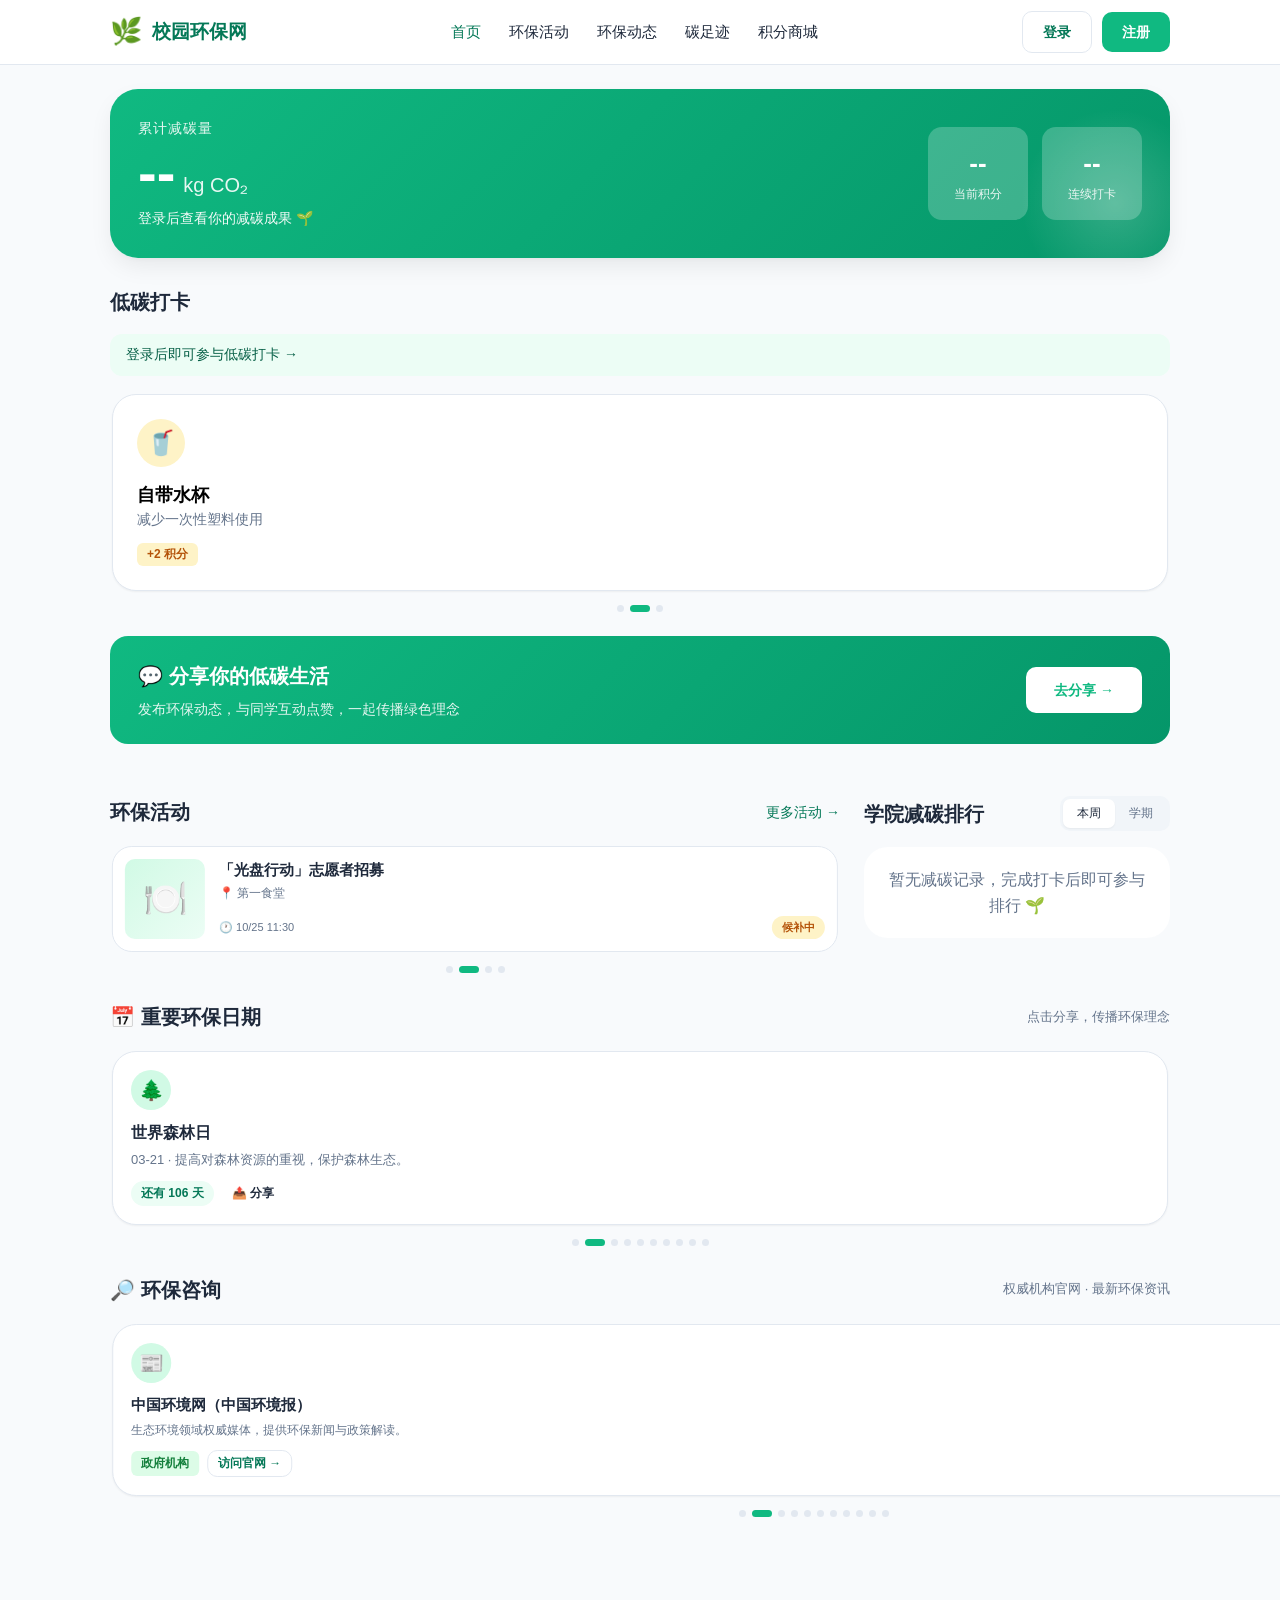
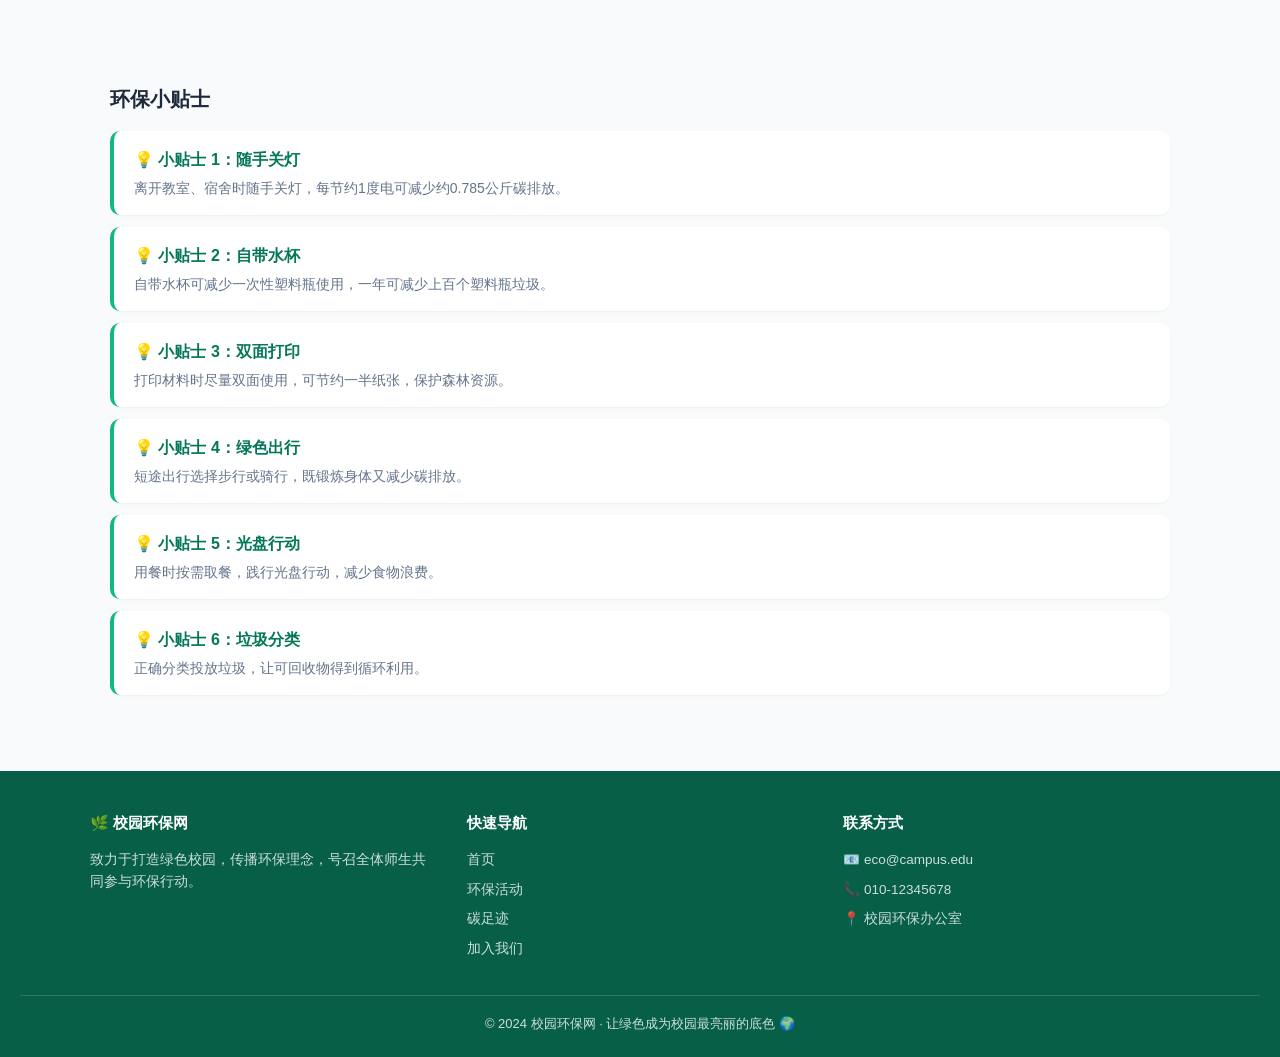
==== commit 147a0204: "feat: 打卡/活动/环保日期/咨询改为1秒自动翻滚卡片，日期显示倒计时；咨询移入首页；修复bfcache重复渲染" ====
--- a/index.html
+++ b/index.html
@@ -18,7 +18,6 @@
                 <li><a href="index.html" class="active">首页</a></li>
                 <li><a href="activities.html">环保活动</a></li>
                 <li><a href="feed.html">环保动态</a></li>
-                <li><a href="consult.html">环保咨询</a></li>
                 <li><a href="carbon.html">碳足迹</a></li>
                 <li><a href="shop.html">积分商城</a></li>
             </ul>
@@ -70,13 +69,24 @@
             <h2>📅 重要环保日期</h2>
             <span style="font-size:13px;color:var(--text-muted);">点击分享，传播环保理念</span>
         </div>
-        <div class="checkin-grid" id="ecoDatesGrid" style="grid-template-columns:repeat(auto-fit,minmax(200px,1fr));"></div>
+        <div id="ecoDatesGrid"></div>
 
-        <!-- 环保资讯 -->
+        <!-- 环保咨询 -->
         <div class="section-head">
-            <h2>环保资讯</h2>
+            <h2>🔎 环保咨询</h2>
+            <span style="font-size:13px;color:var(--text-muted);">权威机构官网 · 最新环保资讯</span>
         </div>
-        <div class="checkin-grid" id="newsGrid"></div>
+        <div class="two-col">
+            <section>
+                <div id="consultCarousel"></div>
+            </section>
+            <section>
+                <div class="panel" style="padding:16px 20px;">
+                    <h3 style="font-size:15px;margin-bottom:6px;">📰 最新资讯</h3>
+                    <div id="consultNews"></div>
+                </div>
+            </section>
+        </div>
 
         <!-- 环保贴士 -->
         <div class="section-head">
--- a/css/style.css
+++ b/css/style.css
@@ -1205,3 +1205,104 @@
     font-size: 14px;
     margin-bottom: 14px;
 }
+
+/* ===== 卡片轮播（每 1 秒翻一页） ===== */
+.carousel {
+    position: relative;
+}
+
+.carousel-viewport {
+    overflow: hidden;
+    border-radius: var(--radius-2xl);
+}
+
+.carousel-track {
+    display: flex;
+    transition: transform 0.5s cubic-bezier(0.4, 0, 0.2, 1);
+}
+
+.carousel-slide {
+    min-width: 100%;
+    box-sizing: border-box;
+    padding: 2px;
+}
+
+.carousel-slide > * {
+    width: 100%;
+}
+
+.carousel-slide .checkin-card {
+    height: 100%;
+    background: var(--card);
+    border: 1px solid var(--border);
+    box-shadow: var(--shadow-sm);
+}
+
+.carousel-dots {
+    display: flex;
+    justify-content: center;
+    gap: 6px;
+    margin-top: 12px;
+}
+
+.carousel-dot {
+    width: 7px;
+    height: 7px;
+    border-radius: 50%;
+    background: var(--border);
+    cursor: pointer;
+    transition: var(--transition);
+}
+
+.carousel-dot.active {
+    width: 20px;
+    border-radius: 4px;
+    background: var(--primary);
+}
+
+.date-countdown {
+    display: inline-flex;
+    align-items: center;
+    gap: 5px;
+    background: var(--emerald-50);
+    color: var(--emerald-700);
+    border-radius: 20px;
+    padding: 3px 10px;
+    font-size: 12px;
+    font-weight: 600;
+}
+
+.date-countdown.today {
+    background: var(--primary);
+    color: #fff;
+}
+
+.consult-news-item {
+    display: flex;
+    gap: 10px;
+    padding: 11px 0;
+    border-bottom: 1px solid var(--border);
+}
+
+.consult-news-item:last-child {
+    border-bottom: none;
+}
+
+.consult-news-body {
+    flex: 1;
+    min-width: 0;
+}
+
+.consult-news-title {
+    font-size: 14px;
+    font-weight: 600;
+    margin-bottom: 3px;
+}
+
+.consult-news-desc {
+    font-size: 12px;
+    color: var(--text-muted);
+    overflow: hidden;
+    text-overflow: ellipsis;
+    white-space: nowrap;
+}
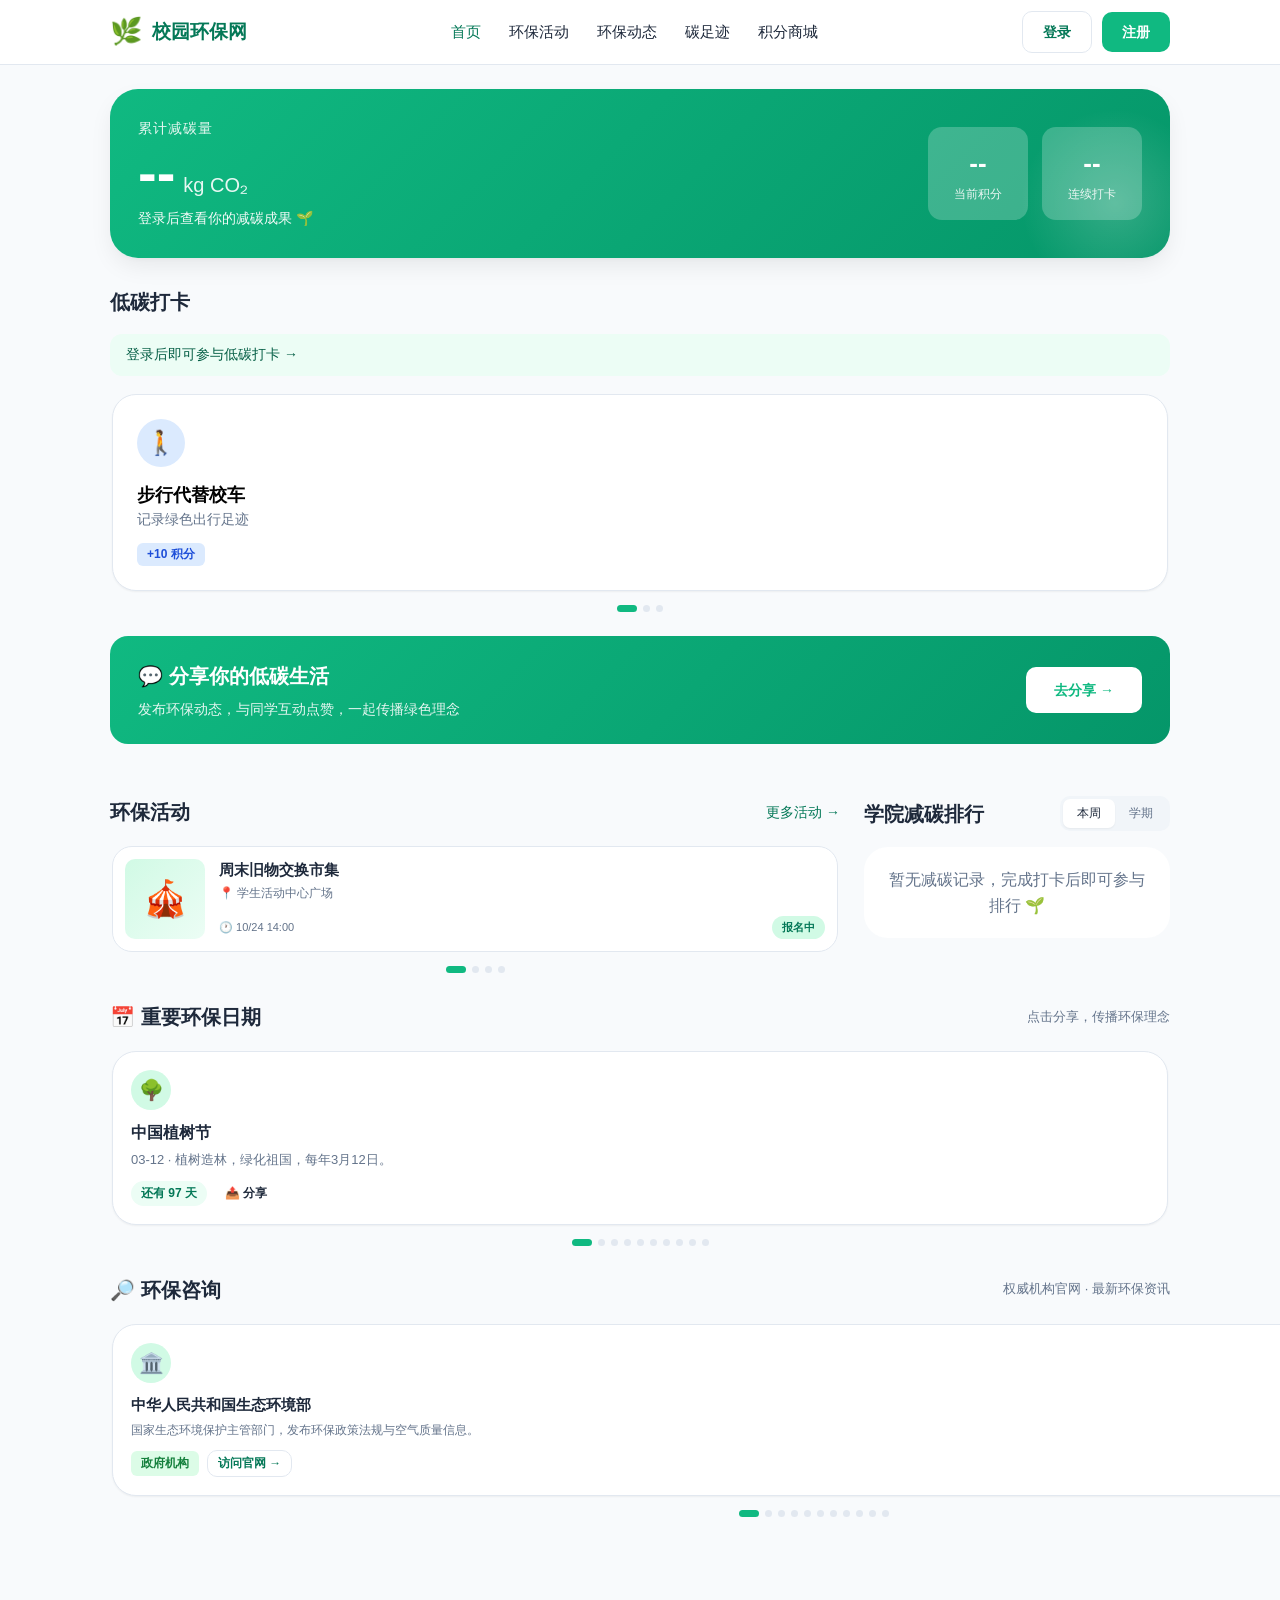
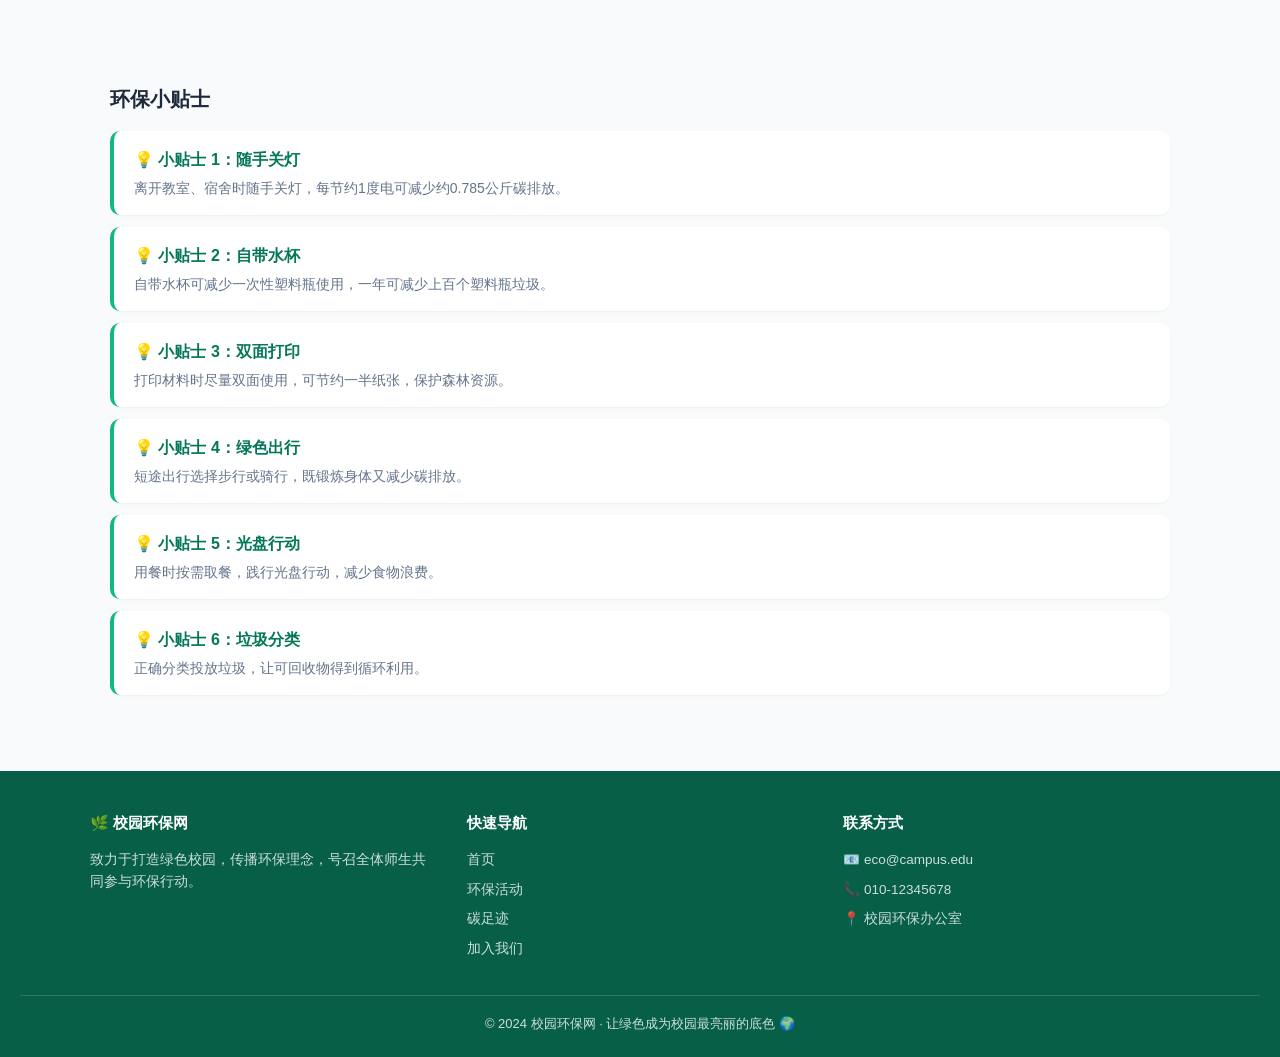
==== commit e1dfa7e2: "feat: 轮播按卡片字数动态计算停留时长(4-15s)，静态资源加版本号防缓存" ====
--- a/index.html
+++ b/index.html
@@ -4,7 +4,7 @@
     <meta charset="UTF-8">
     <meta name="viewport" content="width=device-width, initial-scale=1.0">
     <title>校园环保网 - 共建绿色校园</title>
-    <link rel="stylesheet" href="css/style.css">
+    <link rel="stylesheet" href="css/style.css?v=20261026b">
 </head>
 <body>
     <!-- 导航栏 -->
@@ -133,8 +133,8 @@
         </div>
     </footer>
 
-    <script src="js/eco.js"></script>
-    <script src="js/auth.js"></script>
-    <script src="js/main.js"></script>
+    <script src="js/eco.js?v=20261026b"></script>
+    <script src="js/auth.js?v=20261026b"></script>
+    <script src="js/main.js?v=20261026b"></script>
 </body>
 </html>
--- a/css/style.css
+++ b/css/style.css
@@ -1206,7 +1206,7 @@
     margin-bottom: 14px;
 }
 
-/* ===== 卡片轮播（每 1 秒翻一页） ===== */
+/* ===== 卡片轮播（每 5 秒翻一页） ===== */
 .carousel {
     position: relative;
 }
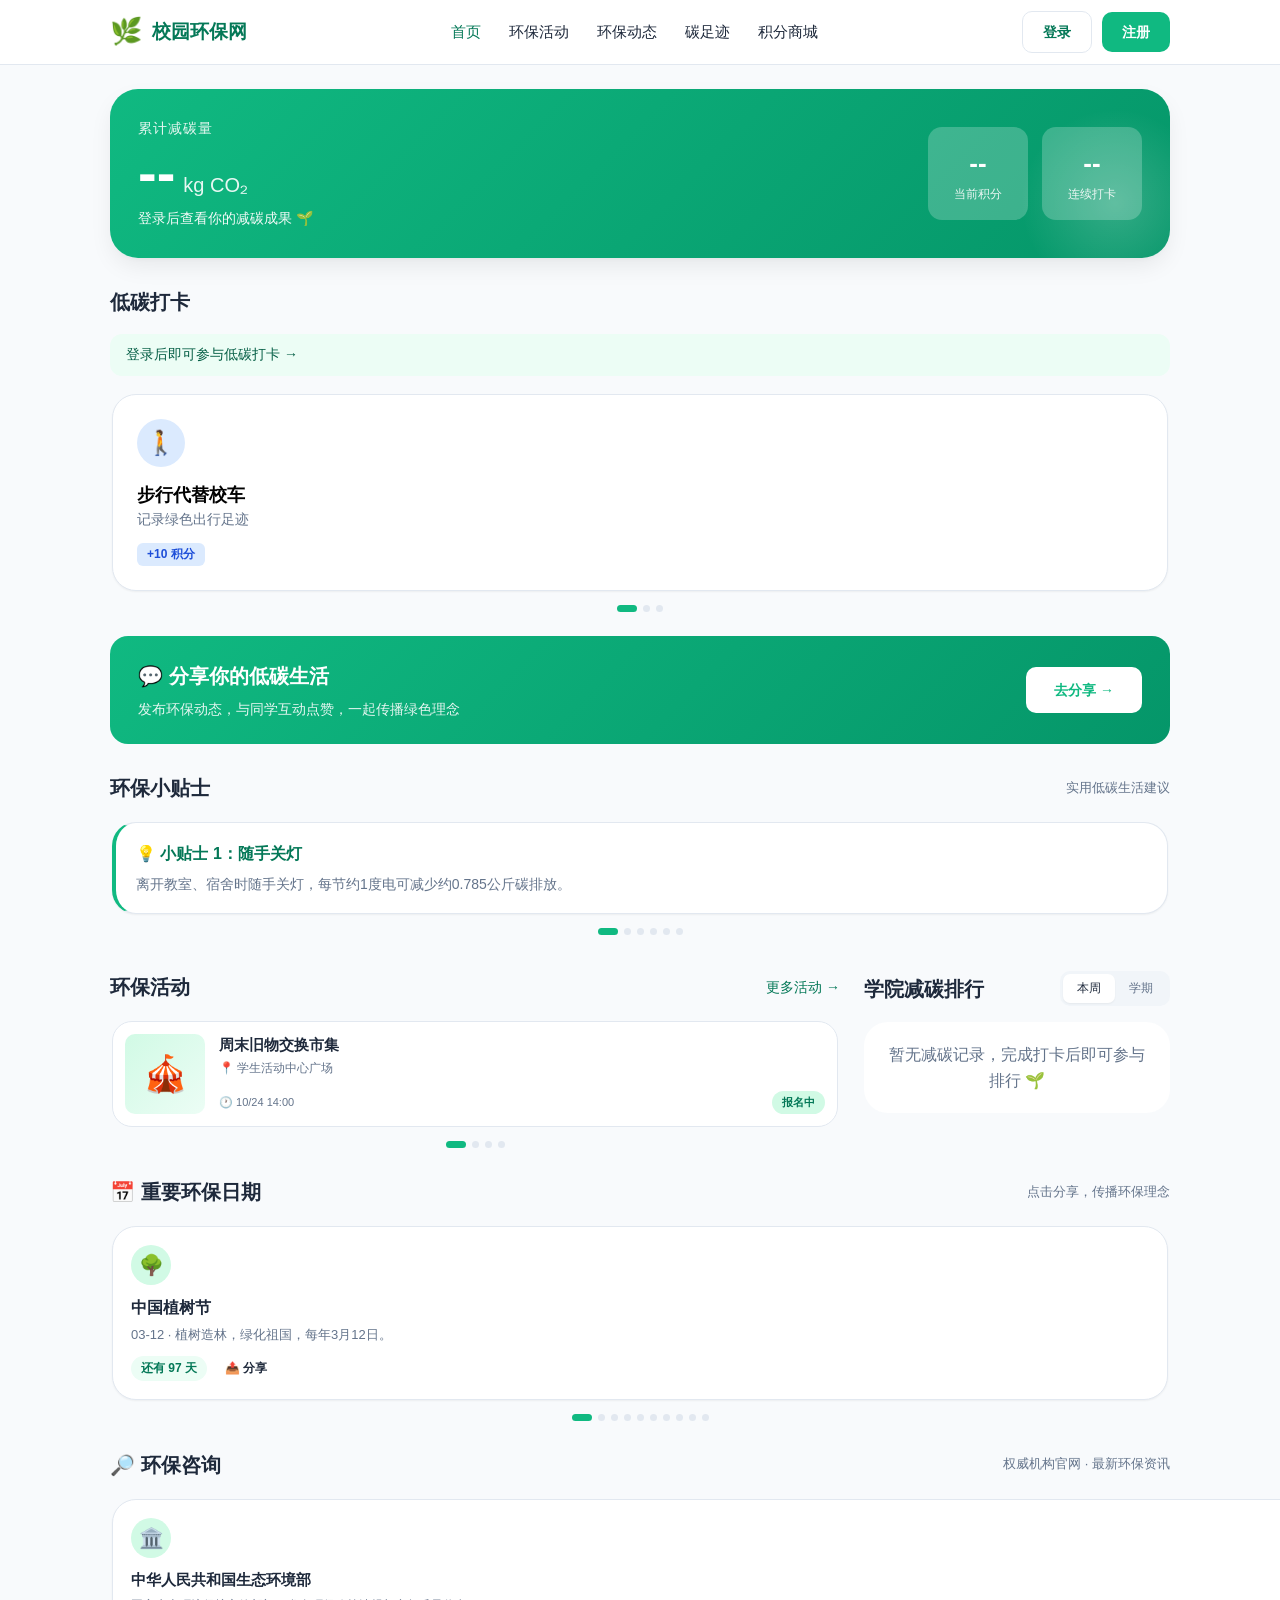
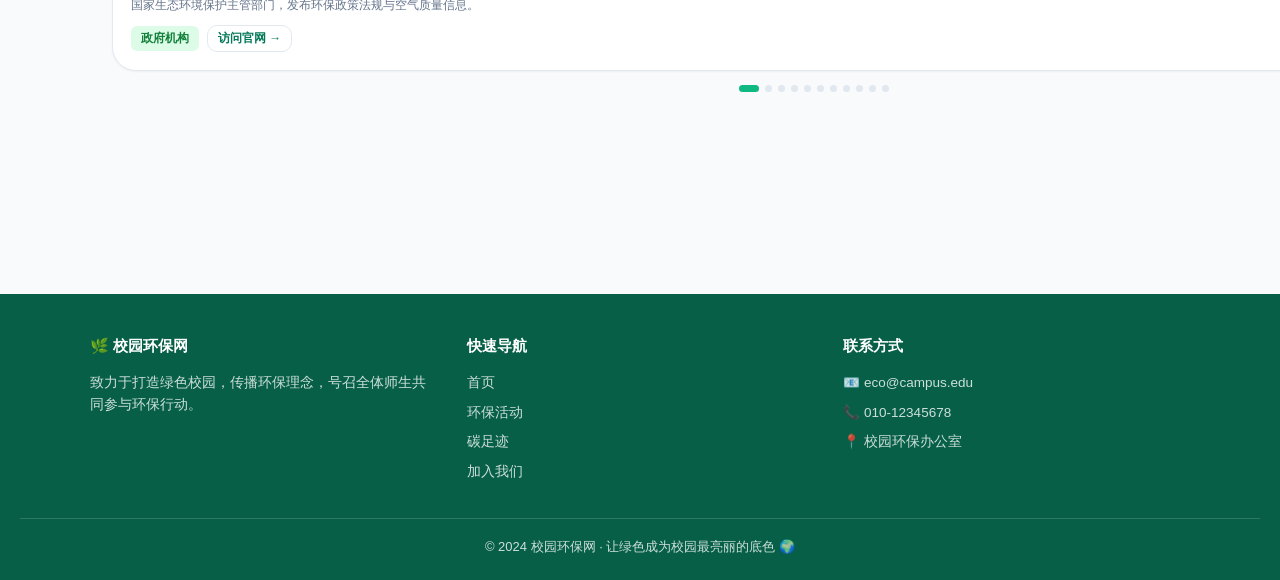
==== commit f31d6a5d: "feat: 环保小贴士改为卡片翻滚并前移到打卡下方" ====
--- a/index.html
+++ b/index.html
@@ -4,7 +4,7 @@
     <meta charset="UTF-8">
     <meta name="viewport" content="width=device-width, initial-scale=1.0">
     <title>校园环保网 - 共建绿色校园</title>
-    <link rel="stylesheet" href="css/style.css?v=20261026b">
+    <link rel="stylesheet" href="css/style.css?v=20261026d">
 </head>
 <body>
     <!-- 导航栏 -->
@@ -40,6 +40,13 @@
             </div>
             <a href="feed.html" class="btn" style="background:#fff;color:var(--primary);font-weight:600;padding:12px 28px;">去分享 →</a>
         </div>
+
+        <!-- 环保小贴士 -->
+        <div class="section-head">
+            <h2>环保小贴士</h2>
+            <span style="font-size:13px;color:var(--text-muted);">实用低碳生活建议</span>
+        </div>
+        <div id="tipsList"></div>
 
         <!-- 双栏：环保活动 + 学院排行 -->
         <div class="two-col">
@@ -87,12 +94,6 @@
                 </div>
             </section>
         </div>
-
-        <!-- 环保贴士 -->
-        <div class="section-head">
-            <h2>环保小贴士</h2>
-        </div>
-        <div id="tipsList"></div>
     </div>
 
     <!-- 打卡弹窗 -->
@@ -133,8 +134,8 @@
         </div>
     </footer>
 
-    <script src="js/eco.js?v=20261026b"></script>
-    <script src="js/auth.js?v=20261026b"></script>
-    <script src="js/main.js?v=20261026b"></script>
+    <script src="js/eco.js?v=20261026d"></script>
+    <script src="js/auth.js?v=20261026d"></script>
+    <script src="js/main.js?v=20261026d"></script>
 </body>
 </html>
